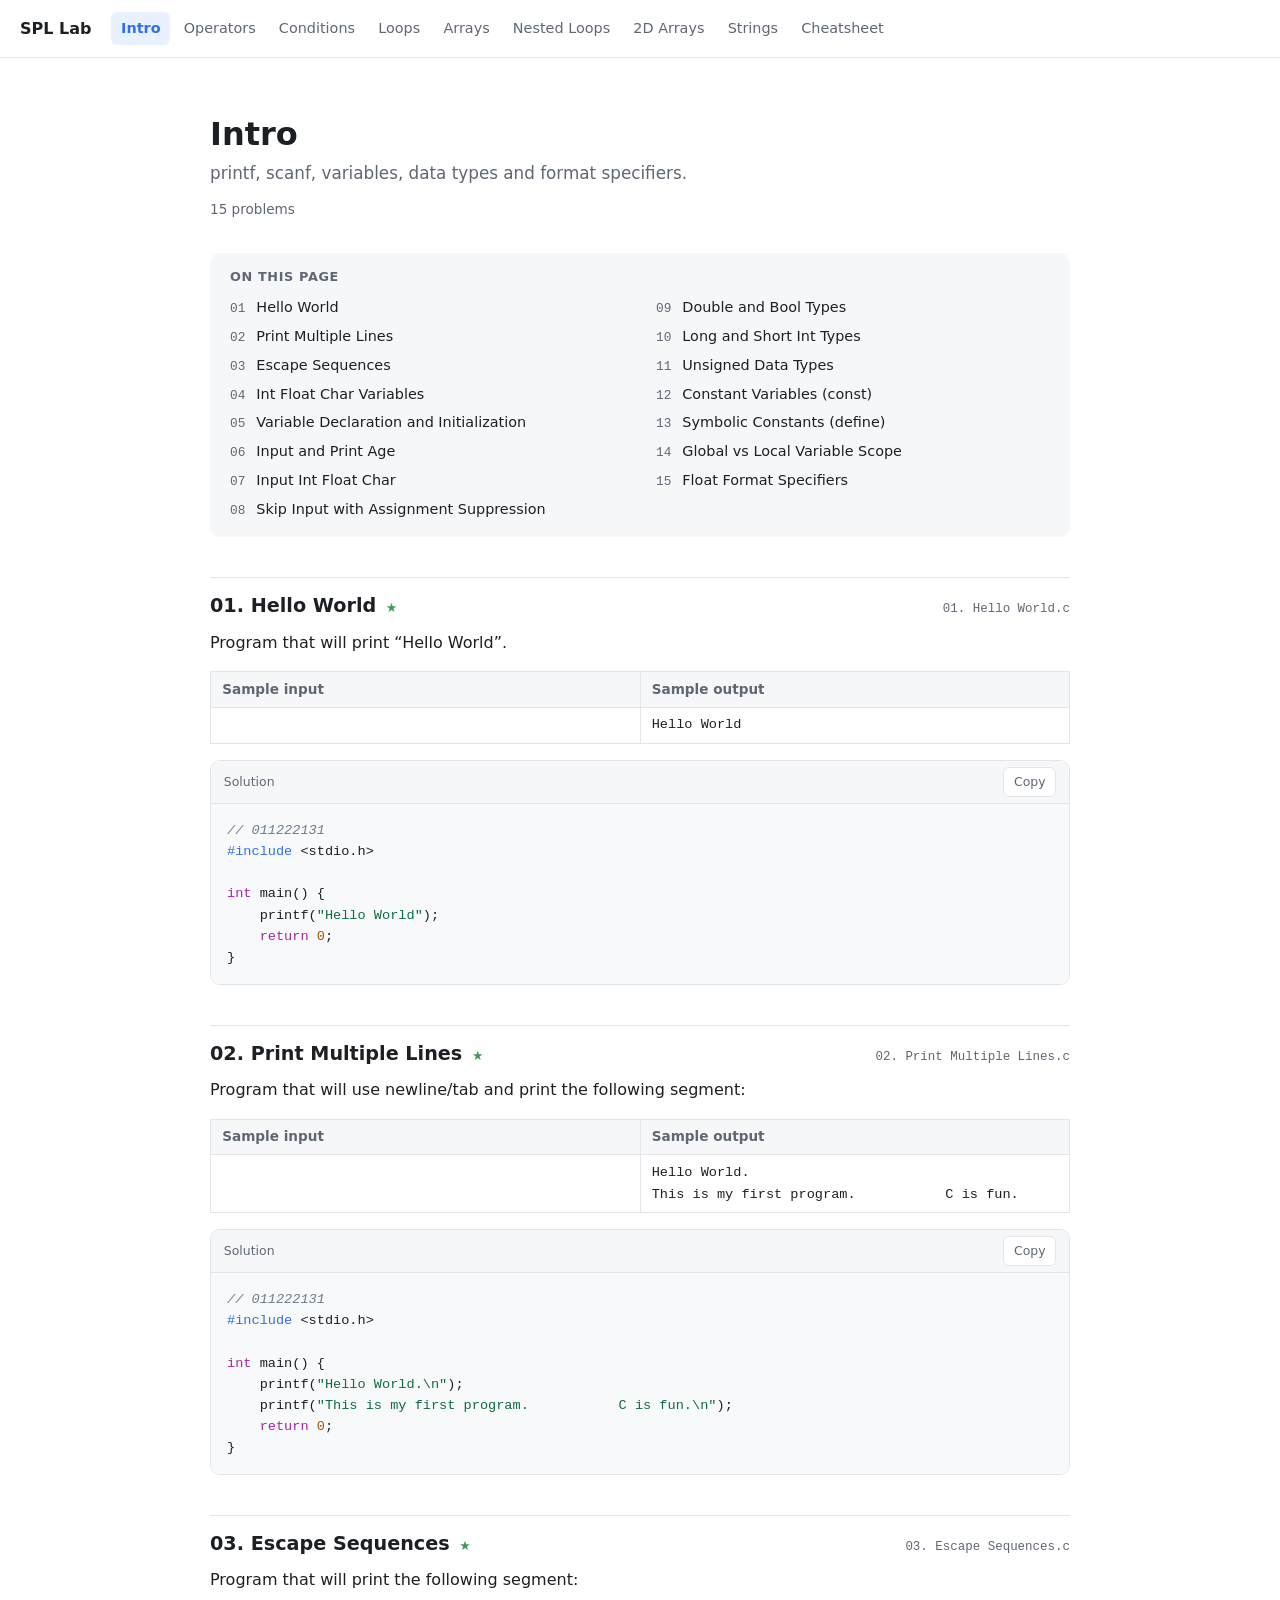
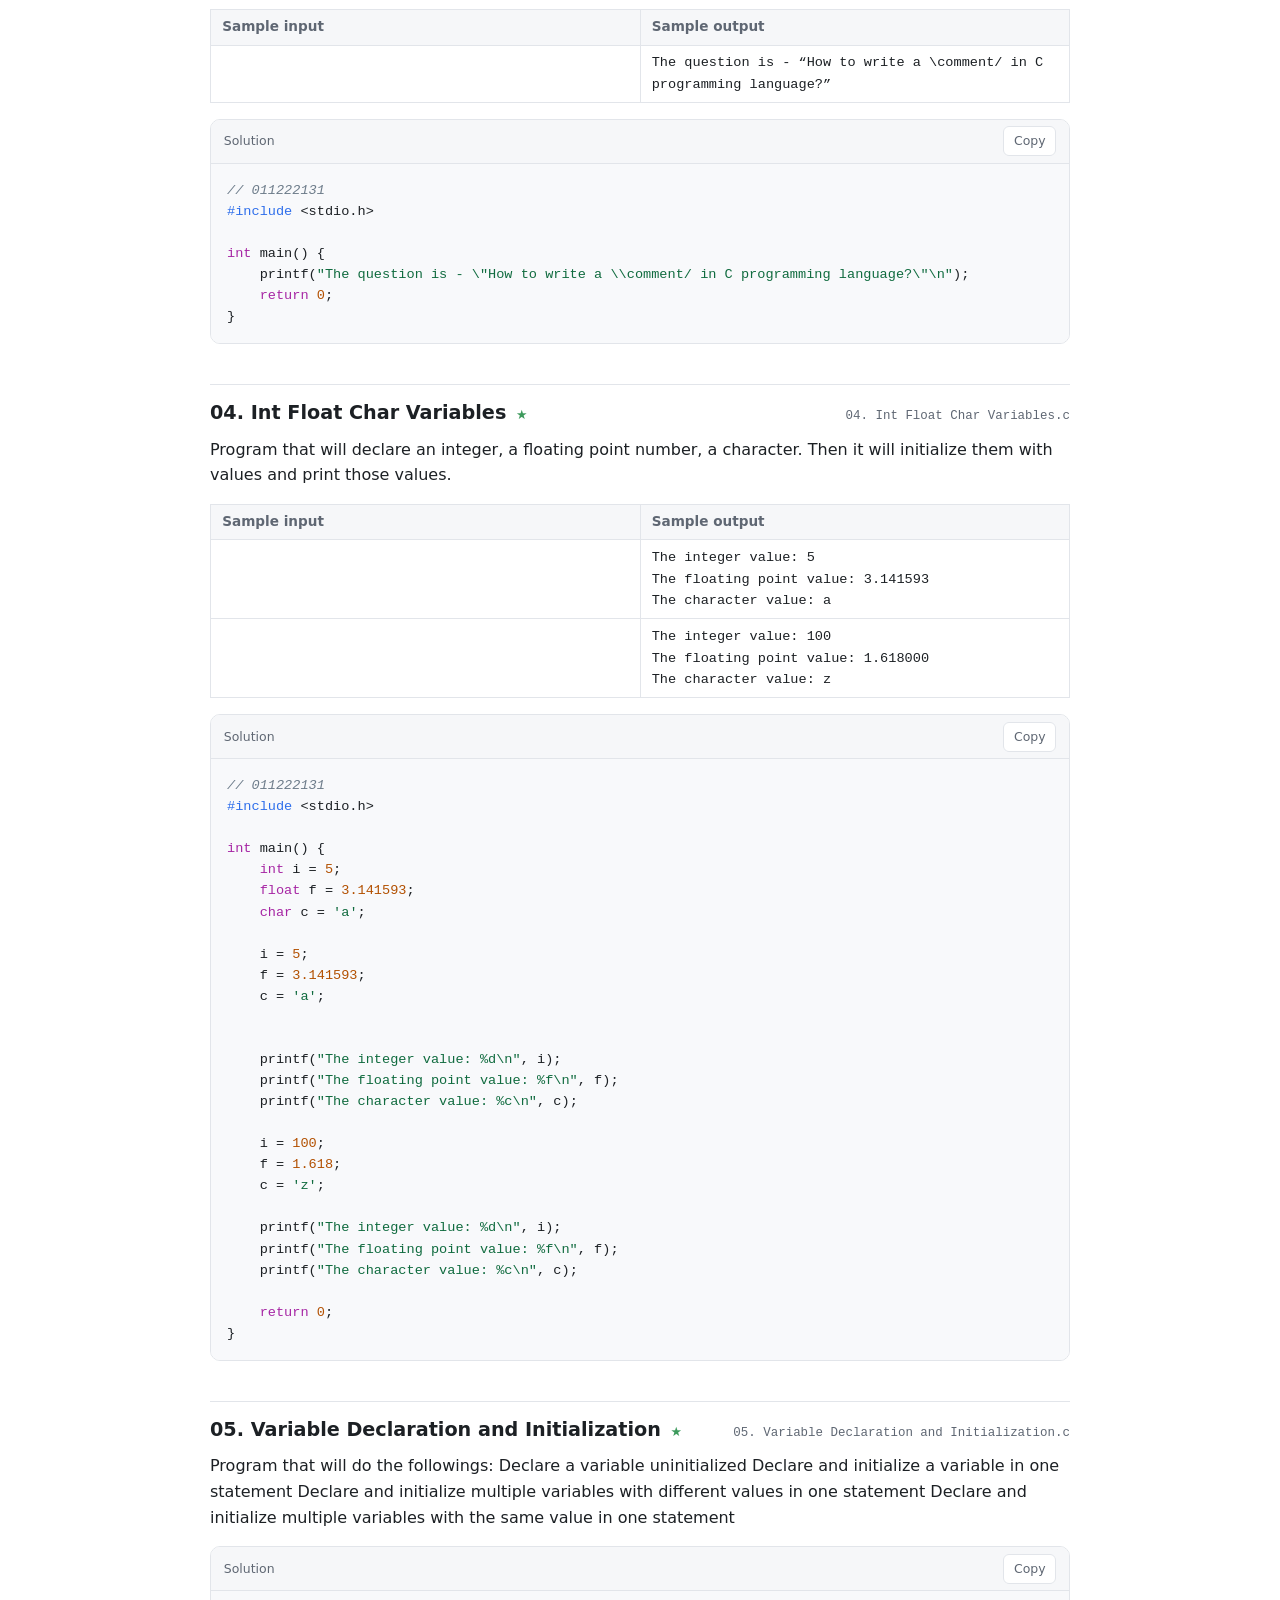
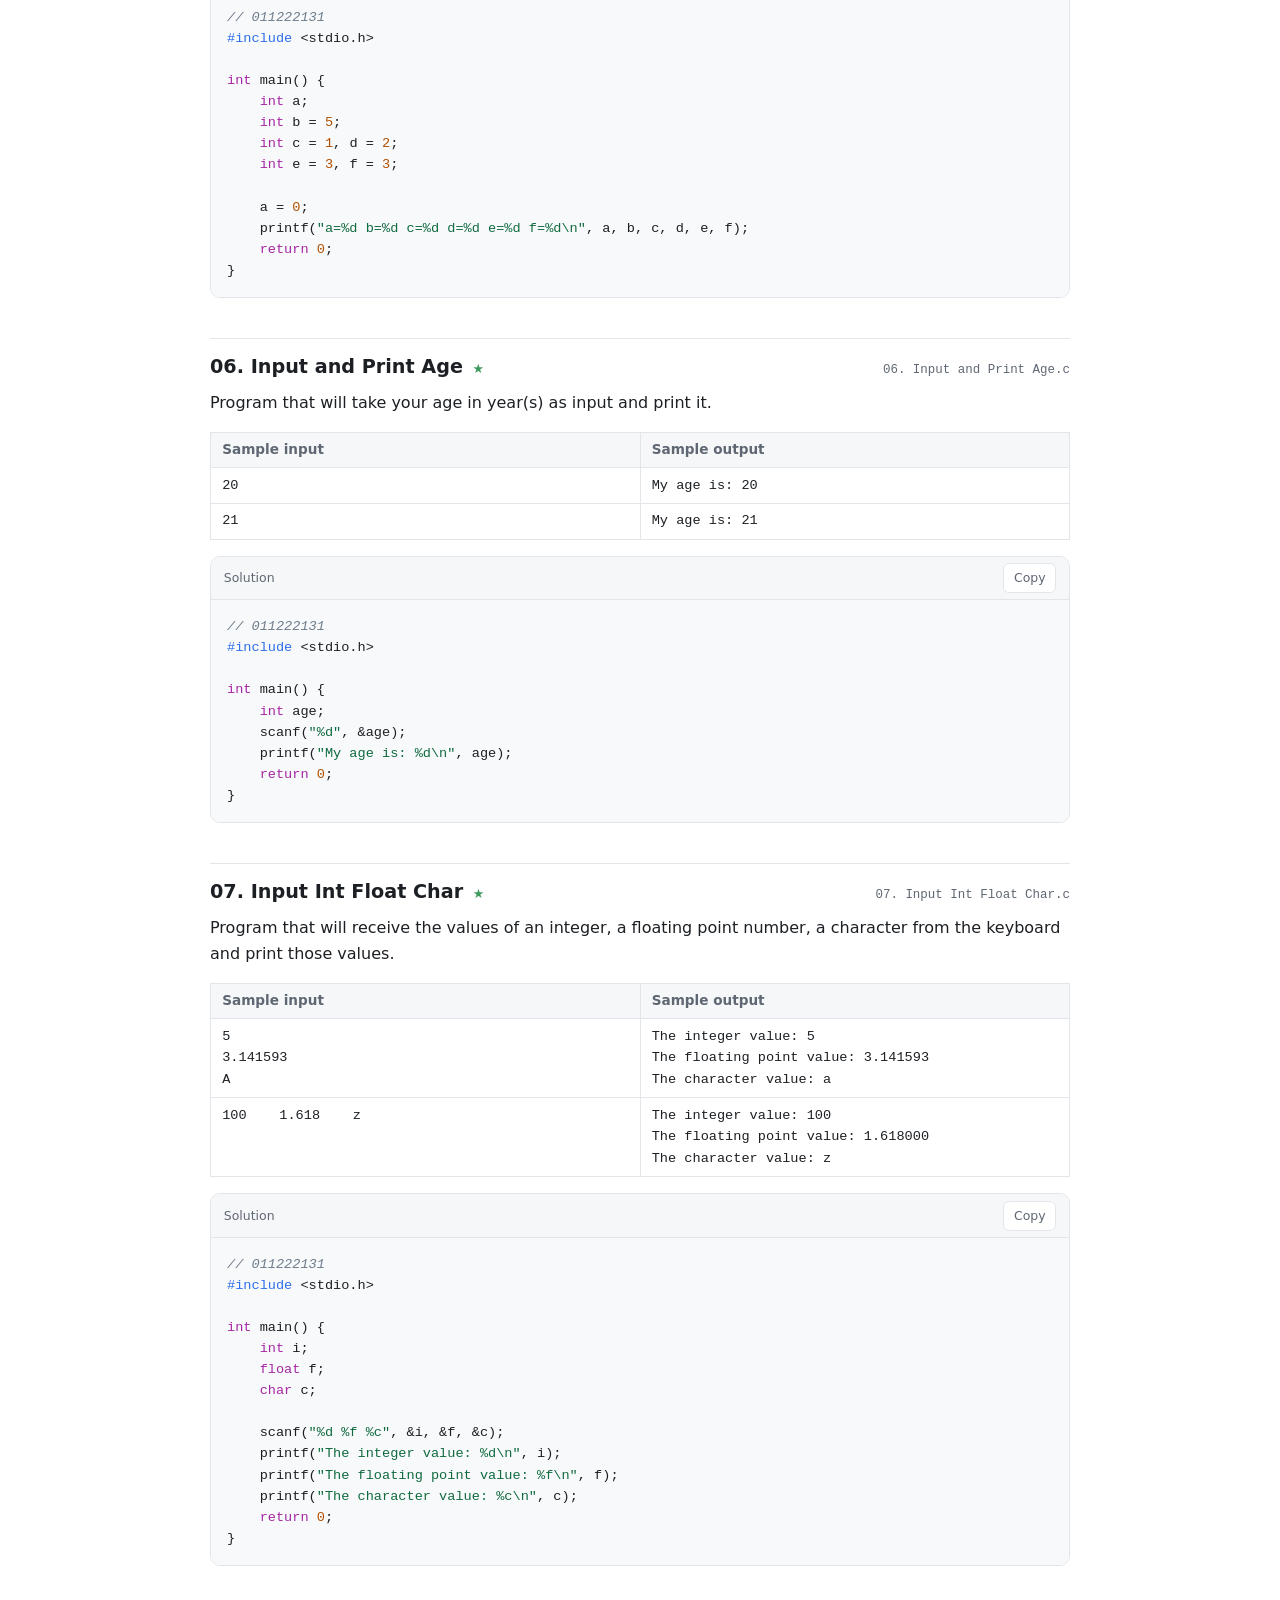
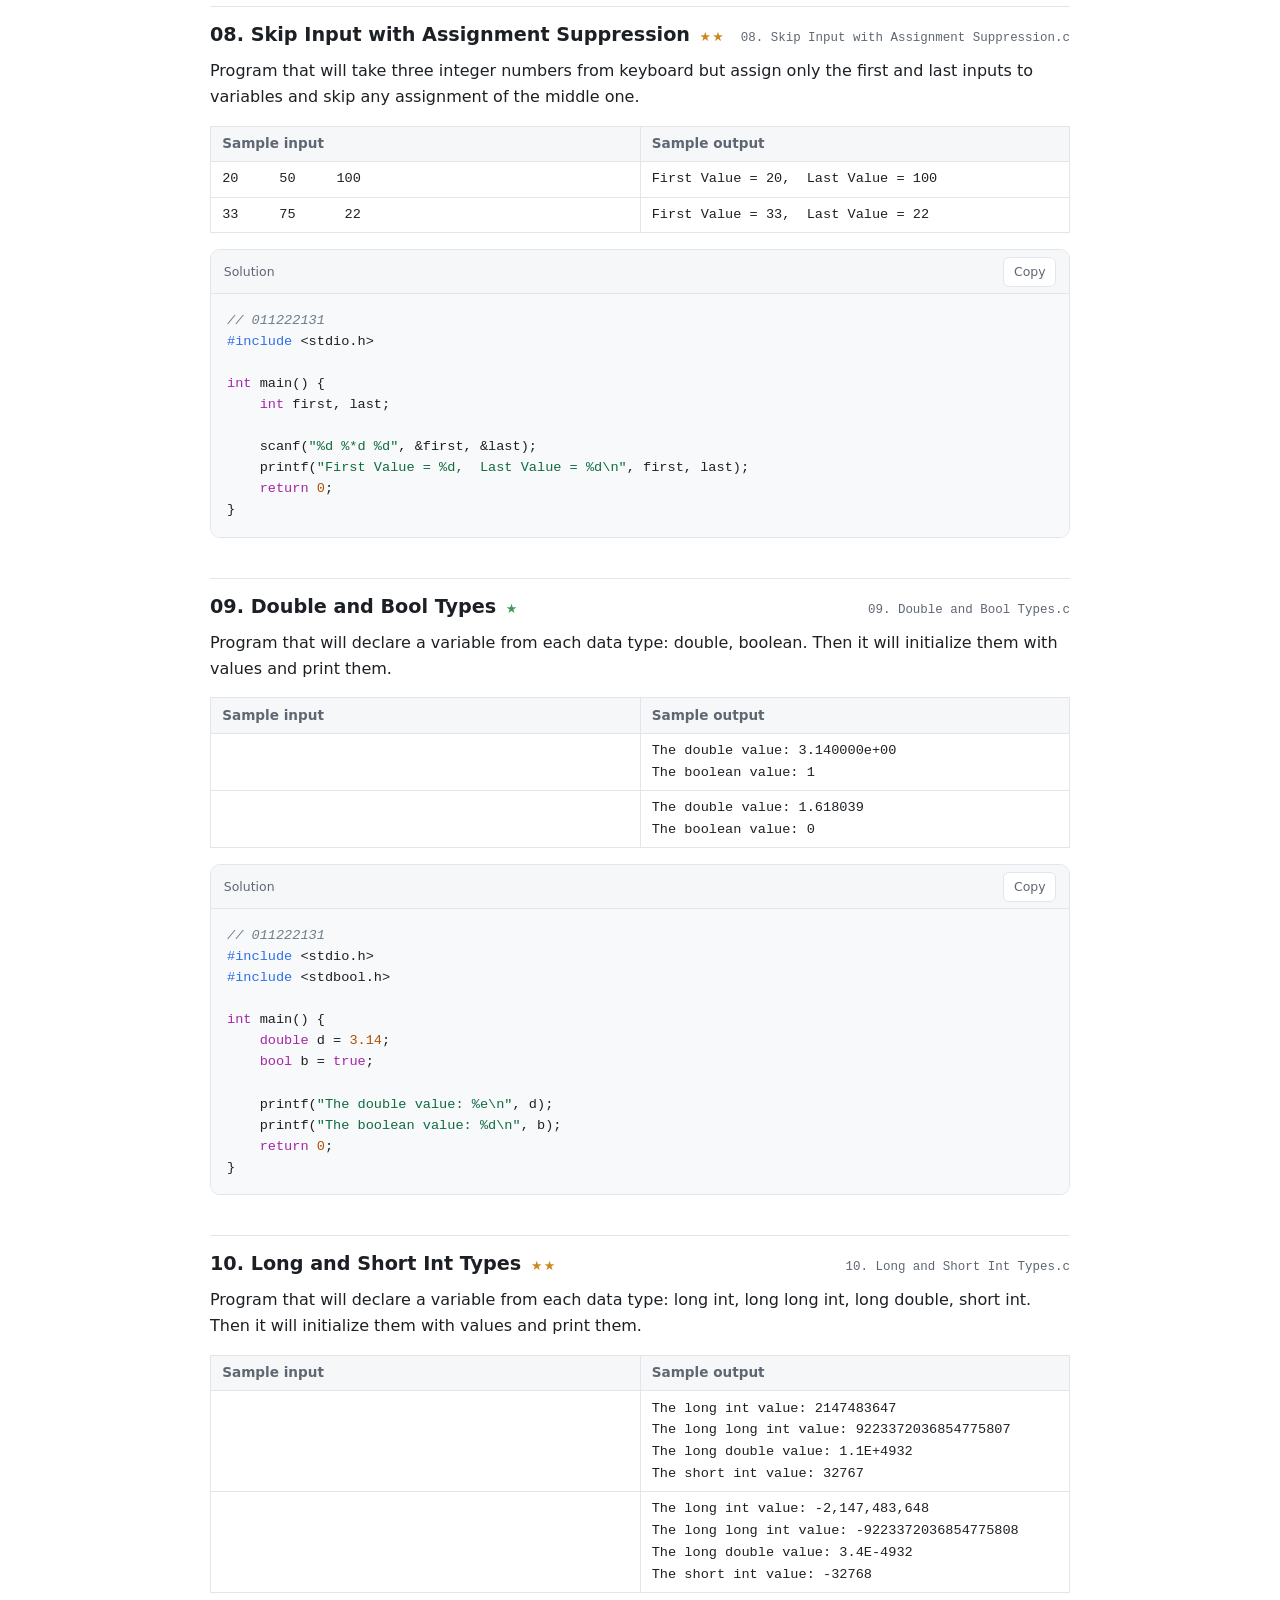
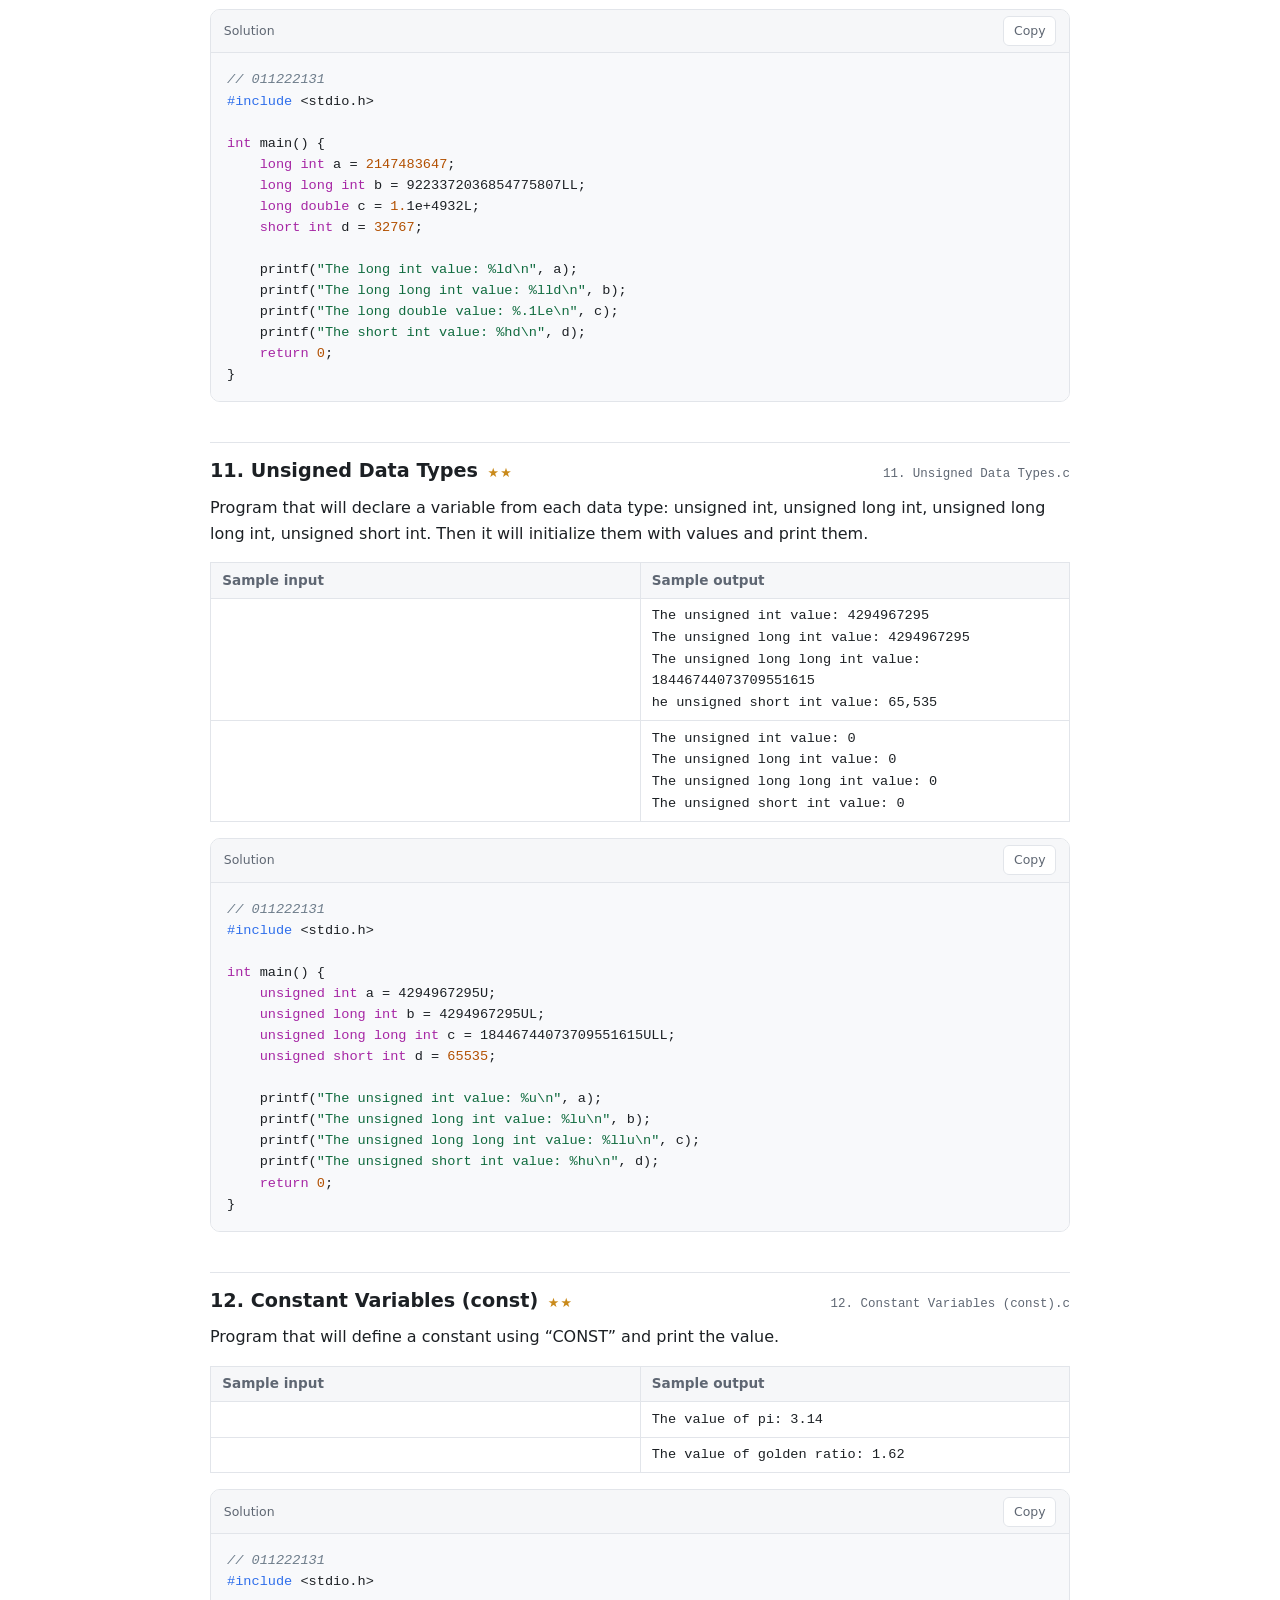
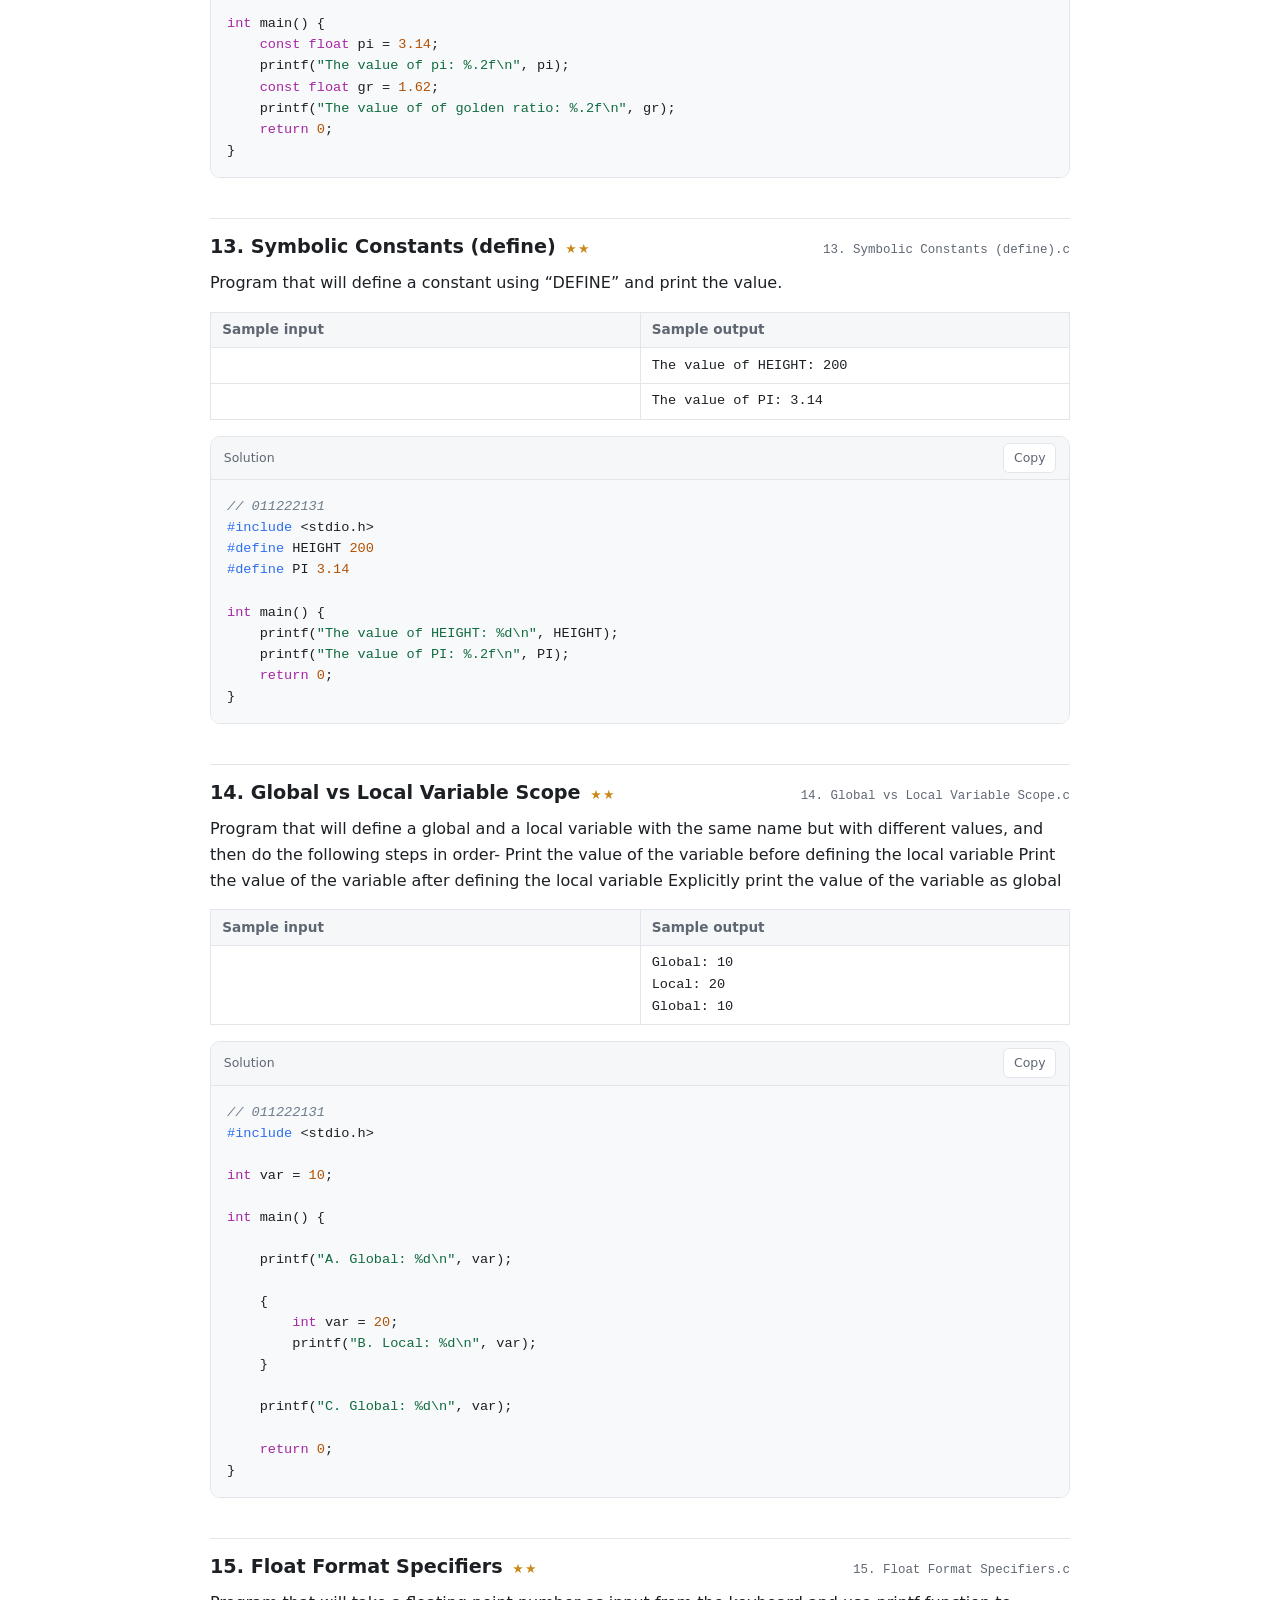
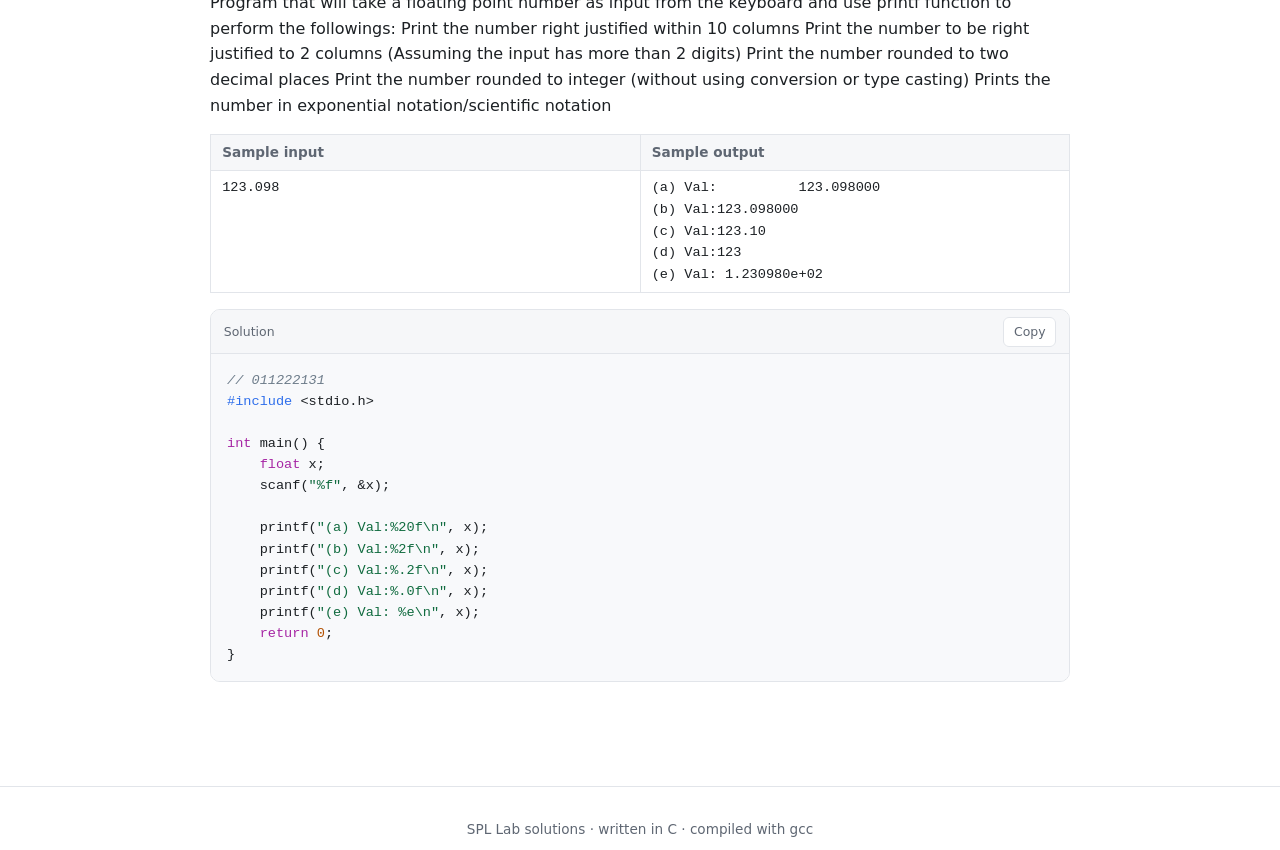
==== docs/01-intro.html @ ab67ef65 "SPL lab solutions, website and midterm cheatsheet C solutions to the Structured Programming Language" ====
<!DOCTYPE html>
<html lang="en">
<head>
  <meta charset="utf-8">
  <meta name="viewport" content="width=device-width, initial-scale=1">
  <title>Intro - SPL Lab Solutions</title>
  <meta name="description" content="printf, scanf, variables, data types and format specifiers.">
  <link rel="stylesheet" href="style.css">
</head>
<body>

  <header class="site-header">
    <a class="logo" href="index.html">SPL&nbsp;Lab</a>
    <nav class="site-nav">
      <a href="01-intro.html" aria-current="page">Intro</a>
      <a href="02-operators.html">Operators</a>
      <a href="03-conditions.html">Conditions</a>
      <a href="04-loop.html">Loops</a>
      <a href="05-array.html">Arrays</a>
      <a href="06-nested-loop.html">Nested Loops</a>
      <a href="07-2d-array.html">2D Arrays</a>
      <a href="08-strings.html">Strings</a>
      <a href="cheatsheet.html">Cheatsheet</a>
    </nav>
  </header>

  <main>
    <section class="category-intro">
      <h1>Intro</h1>
      <p class="lede">printf, scanf, variables, data types and format specifiers.</p>
      <p class="stats">15 problems</p>
    </section>

    <nav class="contents">
      <h2>On this page</h2>
      <ol>
        <li><a href="#p01"><span class="n">01</span> Hello World</a></li>
        <li><a href="#p02"><span class="n">02</span> Print Multiple Lines</a></li>
        <li><a href="#p03"><span class="n">03</span> Escape Sequences</a></li>
        <li><a href="#p04"><span class="n">04</span> Int Float Char Variables</a></li>
        <li><a href="#p05"><span class="n">05</span> Variable Declaration and Initialization</a></li>
        <li><a href="#p06"><span class="n">06</span> Input and Print Age</a></li>
        <li><a href="#p07"><span class="n">07</span> Input Int Float Char</a></li>
        <li><a href="#p08"><span class="n">08</span> Skip Input with Assignment Suppression</a></li>
        <li><a href="#p09"><span class="n">09</span> Double and Bool Types</a></li>
        <li><a href="#p10"><span class="n">10</span> Long and Short Int Types</a></li>
        <li><a href="#p11"><span class="n">11</span> Unsigned Data Types</a></li>
        <li><a href="#p12"><span class="n">12</span> Constant Variables (const)</a></li>
        <li><a href="#p13"><span class="n">13</span> Symbolic Constants (define)</a></li>
        <li><a href="#p14"><span class="n">14</span> Global vs Local Variable Scope</a></li>
        <li><a href="#p15"><span class="n">15</span> Float Format Specifiers</a></li>
      </ol>
    </nav>

    <section class="problem-list">
      <article class="problem" id="p01">
        <header class="problem-header">
          <h2>01. Hello World</h2>
          <span class="difficulty difficulty-1" title="easy">&#9733;</span>
          <code class="filename">01. Hello World.c</code>
        </header>
        <p class="statement">Program that will print “Hello World”.</p>
        <div class="samples">
          <table>
            <thead>
              <tr><th>Sample input</th><th>Sample output</th></tr>
            </thead>
            <tbody>
            <tr>
              <td><pre></pre></td>
              <td><pre>Hello World</pre></td>
            </tr>
            </tbody>
          </table>
        </div>
        <div class="solution">
          <div class="solution-bar">
            <span>Solution</span>
            <button class="copy-button" type="button">Copy</button>
          </div>
          <pre class="code"><code>// 011222131
#include &lt;stdio.h&gt;

int main() {
    printf("Hello World");
    return 0;
}</code></pre>
        </div>
      </article>

      <article class="problem" id="p02">
        <header class="problem-header">
          <h2>02. Print Multiple Lines</h2>
          <span class="difficulty difficulty-1" title="easy">&#9733;</span>
          <code class="filename">02. Print Multiple Lines.c</code>
        </header>
        <p class="statement">Program that will use newline/tab and print the following segment:</p>
        <div class="samples">
          <table>
            <thead>
              <tr><th>Sample input</th><th>Sample output</th></tr>
            </thead>
            <tbody>
            <tr>
              <td><pre></pre></td>
              <td><pre>Hello World.
This is my first program.           C is fun.</pre></td>
            </tr>
            </tbody>
          </table>
        </div>
        <div class="solution">
          <div class="solution-bar">
            <span>Solution</span>
            <button class="copy-button" type="button">Copy</button>
          </div>
          <pre class="code"><code>// 011222131
#include &lt;stdio.h&gt;

int main() {
    printf("Hello World.\n");
    printf("This is my first program.           C is fun.\n");
    return 0;
}</code></pre>
        </div>
      </article>

      <article class="problem" id="p03">
        <header class="problem-header">
          <h2>03. Escape Sequences</h2>
          <span class="difficulty difficulty-1" title="easy">&#9733;</span>
          <code class="filename">03. Escape Sequences.c</code>
        </header>
        <p class="statement">Program that will print the following segment:</p>
        <div class="samples">
          <table>
            <thead>
              <tr><th>Sample input</th><th>Sample output</th></tr>
            </thead>
            <tbody>
            <tr>
              <td><pre></pre></td>
              <td><pre>The question is - “How to write a \comment/ in C programming language?”</pre></td>
            </tr>
            </tbody>
          </table>
        </div>
        <div class="solution">
          <div class="solution-bar">
            <span>Solution</span>
            <button class="copy-button" type="button">Copy</button>
          </div>
          <pre class="code"><code>// 011222131
#include &lt;stdio.h&gt;

int main() {
    printf("The question is - \"How to write a \\comment/ in C programming language?\"\n");
    return 0;
}</code></pre>
        </div>
      </article>

      <article class="problem" id="p04">
        <header class="problem-header">
          <h2>04. Int Float Char Variables</h2>
          <span class="difficulty difficulty-1" title="easy">&#9733;</span>
          <code class="filename">04. Int Float Char Variables.c</code>
        </header>
        <p class="statement">Program that will declare an integer, a floating point number, a character. Then it will initialize them with values and print those values.</p>
        <div class="samples">
          <table>
            <thead>
              <tr><th>Sample input</th><th>Sample output</th></tr>
            </thead>
            <tbody>
            <tr>
              <td><pre></pre></td>
              <td><pre>The integer value: 5
The floating point value: 3.141593
The character value: a</pre></td>
            </tr>
            <tr>
              <td><pre></pre></td>
              <td><pre>The integer value: 100
The floating point value: 1.618000
The character value: z</pre></td>
            </tr>
            </tbody>
          </table>
        </div>
        <div class="solution">
          <div class="solution-bar">
            <span>Solution</span>
            <button class="copy-button" type="button">Copy</button>
          </div>
          <pre class="code"><code>// 011222131
#include &lt;stdio.h&gt;

int main() {
    int i = 5;
    float f = 3.141593;
    char c = 'a';

    i = 5;
    f = 3.141593;
    c = 'a';


    printf("The integer value: %d\n", i);
    printf("The floating point value: %f\n", f);
    printf("The character value: %c\n", c);

    i = 100;
    f = 1.618;
    c = 'z';

    printf("The integer value: %d\n", i);
    printf("The floating point value: %f\n", f);
    printf("The character value: %c\n", c);

    return 0;
}</code></pre>
        </div>
      </article>

      <article class="problem" id="p05">
        <header class="problem-header">
          <h2>05. Variable Declaration and Initialization</h2>
          <span class="difficulty difficulty-1" title="easy">&#9733;</span>
          <code class="filename">05. Variable Declaration and Initialization.c</code>
        </header>
        <p class="statement">Program that will do the followings: Declare a variable uninitialized Declare and initialize a variable in one statement Declare and initialize multiple variables with different values in one statement Declare and initialize multiple variables with the same value in one statement</p>
        <div class="solution">
          <div class="solution-bar">
            <span>Solution</span>
            <button class="copy-button" type="button">Copy</button>
          </div>
          <pre class="code"><code>// 011222131
#include &lt;stdio.h&gt;

int main() {
    int a;
    int b = 5;
    int c = 1, d = 2;
    int e = 3, f = 3;

    a = 0;
    printf("a=%d b=%d c=%d d=%d e=%d f=%d\n", a, b, c, d, e, f);
    return 0;
}</code></pre>
        </div>
      </article>

      <article class="problem" id="p06">
        <header class="problem-header">
          <h2>06. Input and Print Age</h2>
          <span class="difficulty difficulty-1" title="easy">&#9733;</span>
          <code class="filename">06. Input and Print Age.c</code>
        </header>
        <p class="statement">Program that will take your age in year(s) as input and print it.</p>
        <div class="samples">
          <table>
            <thead>
              <tr><th>Sample input</th><th>Sample output</th></tr>
            </thead>
            <tbody>
            <tr>
              <td><pre>20</pre></td>
              <td><pre>My age is: 20</pre></td>
            </tr>
            <tr>
              <td><pre>21</pre></td>
              <td><pre>My age is: 21</pre></td>
            </tr>
            </tbody>
          </table>
        </div>
        <div class="solution">
          <div class="solution-bar">
            <span>Solution</span>
            <button class="copy-button" type="button">Copy</button>
          </div>
          <pre class="code"><code>// 011222131
#include &lt;stdio.h&gt;

int main() {
    int age;
    scanf("%d", &amp;age);
    printf("My age is: %d\n", age);
    return 0;
}</code></pre>
        </div>
      </article>

      <article class="problem" id="p07">
        <header class="problem-header">
          <h2>07. Input Int Float Char</h2>
          <span class="difficulty difficulty-1" title="easy">&#9733;</span>
          <code class="filename">07. Input Int Float Char.c</code>
        </header>
        <p class="statement">Program that will receive the values of an integer, a floating point number, a character from the keyboard and print those values.</p>
        <div class="samples">
          <table>
            <thead>
              <tr><th>Sample input</th><th>Sample output</th></tr>
            </thead>
            <tbody>
            <tr>
              <td><pre>5
3.141593
A</pre></td>
              <td><pre>The integer value: 5
The floating point value: 3.141593
The character value: a</pre></td>
            </tr>
            <tr>
              <td><pre>100    1.618    z</pre></td>
              <td><pre>The integer value: 100
The floating point value: 1.618000
The character value: z</pre></td>
            </tr>
            </tbody>
          </table>
        </div>
        <div class="solution">
          <div class="solution-bar">
            <span>Solution</span>
            <button class="copy-button" type="button">Copy</button>
          </div>
          <pre class="code"><code>// 011222131
#include &lt;stdio.h&gt;

int main() {
    int i;
    float f;
    char c;

    scanf("%d %f %c", &amp;i, &amp;f, &amp;c);
    printf("The integer value: %d\n", i);
    printf("The floating point value: %f\n", f);
    printf("The character value: %c\n", c);
    return 0;
}</code></pre>
        </div>
      </article>

      <article class="problem" id="p08">
        <header class="problem-header">
          <h2>08. Skip Input with Assignment Suppression</h2>
          <span class="difficulty difficulty-2" title="medium">&#9733;&#9733;</span>
          <code class="filename">08. Skip Input with Assignment Suppression.c</code>
        </header>
        <p class="statement">Program that will take three integer numbers from keyboard but assign only the first and last inputs to variables and skip any assignment of the middle one.</p>
        <div class="samples">
          <table>
            <thead>
              <tr><th>Sample input</th><th>Sample output</th></tr>
            </thead>
            <tbody>
            <tr>
              <td><pre>20     50     100</pre></td>
              <td><pre>First Value = 20,  Last Value = 100</pre></td>
            </tr>
            <tr>
              <td><pre>33     75      22</pre></td>
              <td><pre>First Value = 33,  Last Value = 22</pre></td>
            </tr>
            </tbody>
          </table>
        </div>
        <div class="solution">
          <div class="solution-bar">
            <span>Solution</span>
            <button class="copy-button" type="button">Copy</button>
          </div>
          <pre class="code"><code>// 011222131
#include &lt;stdio.h&gt;

int main() {
    int first, last;

    scanf("%d %*d %d", &amp;first, &amp;last);
    printf("First Value = %d,  Last Value = %d\n", first, last);
    return 0;
}</code></pre>
        </div>
      </article>

      <article class="problem" id="p09">
        <header class="problem-header">
          <h2>09. Double and Bool Types</h2>
          <span class="difficulty difficulty-1" title="easy">&#9733;</span>
          <code class="filename">09. Double and Bool Types.c</code>
        </header>
        <p class="statement">Program that will declare a variable from each data type: double, boolean. Then it will initialize them with values and print them.</p>
        <div class="samples">
          <table>
            <thead>
              <tr><th>Sample input</th><th>Sample output</th></tr>
            </thead>
            <tbody>
            <tr>
              <td><pre></pre></td>
              <td><pre>The double value: 3.140000e+00
The boolean value: 1</pre></td>
            </tr>
            <tr>
              <td><pre></pre></td>
              <td><pre>The double value: 1.618039
The boolean value: 0</pre></td>
            </tr>
            </tbody>
          </table>
        </div>
        <div class="solution">
          <div class="solution-bar">
            <span>Solution</span>
            <button class="copy-button" type="button">Copy</button>
          </div>
          <pre class="code"><code>// 011222131
#include &lt;stdio.h&gt;
#include &lt;stdbool.h&gt;

int main() {
    double d = 3.14;
    bool b = true;

    printf("The double value: %e\n", d);
    printf("The boolean value: %d\n", b);
    return 0;
}</code></pre>
        </div>
      </article>

      <article class="problem" id="p10">
        <header class="problem-header">
          <h2>10. Long and Short Int Types</h2>
          <span class="difficulty difficulty-2" title="medium">&#9733;&#9733;</span>
          <code class="filename">10. Long and Short Int Types.c</code>
        </header>
        <p class="statement">Program that will declare a variable from each data type: long int, long long int, long double, short int. Then it will initialize them with values and print them.</p>
        <div class="samples">
          <table>
            <thead>
              <tr><th>Sample input</th><th>Sample output</th></tr>
            </thead>
            <tbody>
            <tr>
              <td><pre></pre></td>
              <td><pre>The long int value: 2147483647
The long long int value: 9223372036854775807
The long double value: 1.1E+4932
The short int value: 32767</pre></td>
            </tr>
            <tr>
              <td><pre></pre></td>
              <td><pre>The long int value: -2,147,483,648
The long long int value: -9223372036854775808
The long double value: 3.4E-4932
The short int value: -32768</pre></td>
            </tr>
            </tbody>
          </table>
        </div>
        <div class="solution">
          <div class="solution-bar">
            <span>Solution</span>
            <button class="copy-button" type="button">Copy</button>
          </div>
          <pre class="code"><code>// 011222131
#include &lt;stdio.h&gt;

int main() {
    long int a = 2147483647;
    long long int b = 9223372036854775807LL;
    long double c = 1.1e+4932L;
    short int d = 32767;

    printf("The long int value: %ld\n", a);
    printf("The long long int value: %lld\n", b);
    printf("The long double value: %.1Le\n", c);
    printf("The short int value: %hd\n", d);
    return 0;
}</code></pre>
        </div>
      </article>

      <article class="problem" id="p11">
        <header class="problem-header">
          <h2>11. Unsigned Data Types</h2>
          <span class="difficulty difficulty-2" title="medium">&#9733;&#9733;</span>
          <code class="filename">11. Unsigned Data Types.c</code>
        </header>
        <p class="statement">Program that will declare a variable from each data type: unsigned int, unsigned long int, unsigned long long int, unsigned short int. Then it will initialize them with values and print them.</p>
        <div class="samples">
          <table>
            <thead>
              <tr><th>Sample input</th><th>Sample output</th></tr>
            </thead>
            <tbody>
            <tr>
              <td><pre></pre></td>
              <td><pre>The unsigned int value: 4294967295
The unsigned long int value: 4294967295
The unsigned long long int value: 18446744073709551615
he unsigned short int value: 65,535</pre></td>
            </tr>
            <tr>
              <td><pre></pre></td>
              <td><pre>The unsigned int value: 0
The unsigned long int value: 0
The unsigned long long int value: 0
The unsigned short int value: 0</pre></td>
            </tr>
            </tbody>
          </table>
        </div>
        <div class="solution">
          <div class="solution-bar">
            <span>Solution</span>
            <button class="copy-button" type="button">Copy</button>
          </div>
          <pre class="code"><code>// 011222131
#include &lt;stdio.h&gt;

int main() {
    unsigned int a = 4294967295U;
    unsigned long int b = 4294967295UL;
    unsigned long long int c = 18446744073709551615ULL;
    unsigned short int d = 65535;

    printf("The unsigned int value: %u\n", a);
    printf("The unsigned long int value: %lu\n", b);
    printf("The unsigned long long int value: %llu\n", c);
    printf("The unsigned short int value: %hu\n", d);
    return 0;
}</code></pre>
        </div>
      </article>

      <article class="problem" id="p12">
        <header class="problem-header">
          <h2>12. Constant Variables (const)</h2>
          <span class="difficulty difficulty-2" title="medium">&#9733;&#9733;</span>
          <code class="filename">12. Constant Variables (const).c</code>
        </header>
        <p class="statement">Program that will define a constant using “CONST” and print the value.</p>
        <div class="samples">
          <table>
            <thead>
              <tr><th>Sample input</th><th>Sample output</th></tr>
            </thead>
            <tbody>
            <tr>
              <td><pre></pre></td>
              <td><pre>The value of pi: 3.14</pre></td>
            </tr>
            <tr>
              <td><pre></pre></td>
              <td><pre>The value of golden ratio: 1.62</pre></td>
            </tr>
            </tbody>
          </table>
        </div>
        <div class="solution">
          <div class="solution-bar">
            <span>Solution</span>
            <button class="copy-button" type="button">Copy</button>
          </div>
          <pre class="code"><code>// 011222131
#include &lt;stdio.h&gt;

int main() {
    const float pi = 3.14;
    printf("The value of pi: %.2f\n", pi);
    const float gr = 1.62;
    printf("The value of of golden ratio: %.2f\n", gr);
    return 0;
}</code></pre>
        </div>
      </article>

      <article class="problem" id="p13">
        <header class="problem-header">
          <h2>13. Symbolic Constants (define)</h2>
          <span class="difficulty difficulty-2" title="medium">&#9733;&#9733;</span>
          <code class="filename">13. Symbolic Constants (define).c</code>
        </header>
        <p class="statement">Program that will define a constant using “DEFINE” and print the value.</p>
        <div class="samples">
          <table>
            <thead>
              <tr><th>Sample input</th><th>Sample output</th></tr>
            </thead>
            <tbody>
            <tr>
              <td><pre></pre></td>
              <td><pre>The value of HEIGHT: 200</pre></td>
            </tr>
            <tr>
              <td><pre></pre></td>
              <td><pre>The value of PI: 3.14</pre></td>
            </tr>
            </tbody>
          </table>
        </div>
        <div class="solution">
          <div class="solution-bar">
            <span>Solution</span>
            <button class="copy-button" type="button">Copy</button>
          </div>
          <pre class="code"><code>// 011222131
#include &lt;stdio.h&gt;
#define HEIGHT 200
#define PI 3.14

int main() {
    printf("The value of HEIGHT: %d\n", HEIGHT);
    printf("The value of PI: %.2f\n", PI);
    return 0;
}</code></pre>
        </div>
      </article>

      <article class="problem" id="p14">
        <header class="problem-header">
          <h2>14. Global vs Local Variable Scope</h2>
          <span class="difficulty difficulty-2" title="medium">&#9733;&#9733;</span>
          <code class="filename">14. Global vs Local Variable Scope.c</code>
        </header>
        <p class="statement">Program that will define a global and a local variable with the same name but with different values, and then do the following steps in order- Print the value of the variable before defining the local variable Print the value of the variable after defining the local variable Explicitly print the value of the variable as global</p>
        <div class="samples">
          <table>
            <thead>
              <tr><th>Sample input</th><th>Sample output</th></tr>
            </thead>
            <tbody>
            <tr>
              <td><pre></pre></td>
              <td><pre>Global: 10
Local: 20
Global: 10</pre></td>
            </tr>
            </tbody>
          </table>
        </div>
        <div class="solution">
          <div class="solution-bar">
            <span>Solution</span>
            <button class="copy-button" type="button">Copy</button>
          </div>
          <pre class="code"><code>// 011222131
#include &lt;stdio.h&gt;

int var = 10;

int main() {

    printf("A. Global: %d\n", var);

    {
        int var = 20;
        printf("B. Local: %d\n", var);
    }

    printf("C. Global: %d\n", var);

    return 0;
}</code></pre>
        </div>
      </article>

      <article class="problem" id="p15">
        <header class="problem-header">
          <h2>15. Float Format Specifiers</h2>
          <span class="difficulty difficulty-2" title="medium">&#9733;&#9733;</span>
          <code class="filename">15. Float Format Specifiers.c</code>
        </header>
        <p class="statement">Program that will take a floating point number as input from the keyboard and use printf function to perform the followings: Print the number right justified within 10 columns Print the number to be right justified to 2 columns (Assuming the input has more than 2 digits) Print the number rounded to two decimal places Print the number rounded to integer (without using conversion or type casting) Prints the number in exponential notation/scientific notation</p>
        <div class="samples">
          <table>
            <thead>
              <tr><th>Sample input</th><th>Sample output</th></tr>
            </thead>
            <tbody>
            <tr>
              <td><pre>123.098</pre></td>
              <td><pre>(a) Val:          123.098000
(b) Val:123.098000
(c) Val:123.10
(d) Val:123
(e) Val: 1.230980e+02</pre></td>
            </tr>
            </tbody>
          </table>
        </div>
        <div class="solution">
          <div class="solution-bar">
            <span>Solution</span>
            <button class="copy-button" type="button">Copy</button>
          </div>
          <pre class="code"><code>// 011222131
#include &lt;stdio.h&gt;

int main() {
    float x;
    scanf("%f", &amp;x);

    printf("(a) Val:%20f\n", x);
    printf("(b) Val:%2f\n", x);
    printf("(c) Val:%.2f\n", x);
    printf("(d) Val:%.0f\n", x);
    printf("(e) Val: %e\n", x);
    return 0;
}</code></pre>
        </div>
      </article>
    </section>

  </main>

  <footer class="site-footer">
    <p>SPL Lab solutions &middot; written in C &middot; compiled with gcc</p>
  </footer>

  <script src="app.js"></script>
</body>
</html>
---- docs/style.css ----
/* ==========================================================================
   SPL Lab Solutions - stylesheet

   Contents:
     1. Colours and basic setup
     2. Header and navigation
     3. Homepage
     4. Category pages
     5. Problem cards
     6. Code blocks and syntax colours
     7. Footer
     8. Small screens
   ========================================================================== */


/* 1. Colours and basic setup
   -------------------------------------------------------------------------- */

:root {
  --bg:          #ffffff;
  --bg-soft:     #f6f7f9;
  --bg-code:     #f8f9fb;
  --text:        #1c2024;
  --text-muted:  #5f6773;
  --border:      #e2e5ea;
  --accent:      #2f6feb;
  --accent-soft: #eaf1fe;

  /* syntax colours */
  --c-comment:  #6d7c8a;
  --c-string:   #106b3f;
  --c-keyword:  #a626a4;
  --c-number:   #b25000;
  --c-preproc:  #2f6feb;

  --radius: 10px;
  --font-sans: system-ui, -apple-system, "Segoe UI", Roboto, sans-serif;
  --font-mono: "SF Mono", "JetBrains Mono", Menlo, Consolas, monospace;
}

/* The same page in dark mode, following the reader's system setting. */
@media (prefers-color-scheme: dark) {
  :root {
    --bg:          #14171a;
    --bg-soft:     #1b1f23;
    --bg-code:     #1a1e22;
    --text:        #e6e9ed;
    --text-muted:  #9aa4b0;
    --border:      #2b3239;
    --accent:      #6aa2ff;
    --accent-soft: #1e2a3d;

    --c-comment:  #7d8b99;
    --c-string:   #7ec699;
    --c-keyword:  #d88ad8;
    --c-number:   #f0a26a;
    --c-preproc:  #6aa2ff;
  }
}

* { box-sizing: border-box; }

body {
  margin: 0;
  background: var(--bg);
  color: var(--text);
  font-family: var(--font-sans);
  font-size: 16px;
  line-height: 1.6;
  -webkit-text-size-adjust: 100%;
}

main {
  max-width: 900px;
  margin: 0 auto;
  padding: 2rem 1.25rem 4rem;
}

a { color: var(--accent); }

h1, h2, h3 { line-height: 1.25; }


/* 2. Header and navigation
   -------------------------------------------------------------------------- */

.site-header {
  position: sticky;
  top: 0;
  z-index: 10;
  display: flex;
  align-items: center;
  gap: 1.25rem;
  padding: 0.75rem 1.25rem;
  background: var(--bg);
  border-bottom: 1px solid var(--border);
}

.logo {
  font-weight: 700;
  text-decoration: none;
  color: var(--text);
  white-space: nowrap;
}

.site-nav {
  display: flex;
  gap: 0.25rem;
  overflow-x: auto;          /* the 8 links scroll sideways on a phone */
  scrollbar-width: none;
}
.site-nav::-webkit-scrollbar { display: none; }

.site-nav a {
  padding: 0.3rem 0.6rem;
  border-radius: 6px;
  font-size: 0.9rem;
  text-decoration: none;
  color: var(--text-muted);
  white-space: nowrap;
}

.site-nav a:hover { background: var(--bg-soft); color: var(--text); }

/* The page you are currently on. */
.site-nav a[aria-current="page"] {
  background: var(--accent-soft);
  color: var(--accent);
  font-weight: 600;
}


/* 3. Homepage
   -------------------------------------------------------------------------- */

.hero { padding: 2rem 0 1rem; }
.hero h1 { font-size: 2.25rem; margin: 0 0 0.5rem; }

.lede {
  font-size: 1.05rem;
  color: var(--text-muted);
  margin: 0 0 0.75rem;
  max-width: 60ch;
}

.stats {
  margin: 0;
  font-size: 0.85rem;
  color: var(--text-muted);
}

.category-grid {
  display: grid;
  grid-template-columns: repeat(auto-fill, minmax(240px, 1fr));
  gap: 1rem;
  margin-top: 2rem;
}

.category-card {
  display: block;
  position: relative;
  padding: 1.25rem;
  border: 1px solid var(--border);
  border-radius: var(--radius);
  background: var(--bg);
  text-decoration: none;
  color: inherit;
  transition: border-color 0.15s, transform 0.15s;
}

.category-card:hover {
  border-color: var(--accent);
  transform: translateY(-2px);
}

.category-number {
  font-family: var(--font-mono);
  font-size: 0.8rem;
  color: var(--accent);
}

.category-card h2 { margin: 0.2rem 0 0.4rem; font-size: 1.15rem; }

.category-card p {
  margin: 0 0 0.75rem;
  font-size: 0.9rem;
  color: var(--text-muted);
}

.category-card .count {
  font-size: 0.8rem;
  color: var(--text-muted);
}

/* The cheatsheet sits below the topic grid, full width. */
.cheatsheet-card {
  margin-top: 1rem;
  border-color: var(--accent);
  background: var(--accent-soft);
}

.cheatsheet-card p { max-width: 62ch; }


/* 4. Category pages
   -------------------------------------------------------------------------- */

.category-intro { padding: 1.5rem 0 0.5rem; }
.category-intro h1 { font-size: 2rem; margin: 0 0 0.4rem; }

.contents {
  margin: 1.5rem 0 2.5rem;
  padding: 1rem 1.25rem;
  background: var(--bg-soft);
  border-radius: var(--radius);
}

.contents h2 {
  margin: 0 0 0.6rem;
  font-size: 0.8rem;
  text-transform: uppercase;
  letter-spacing: 0.05em;
  color: var(--text-muted);
}

.contents ol {
  margin: 0;
  padding: 0;
  list-style: none;
  columns: 2;
  column-gap: 2rem;
}

.contents li { break-inside: avoid; margin-bottom: 0.2rem; }

.contents a {
  text-decoration: none;
  font-size: 0.9rem;
  color: var(--text);
}
.contents a:hover { color: var(--accent); text-decoration: underline; }

.contents .n {
  display: inline-block;
  min-width: 1.7em;
  font-family: var(--font-mono);
  font-size: 0.8rem;
  color: var(--text-muted);
}


/* 5. Problem cards
   -------------------------------------------------------------------------- */

.problem {
  margin: 0 0 2.5rem;
  padding-top: 1rem;
  border-top: 1px solid var(--border);
  scroll-margin-top: 4rem;   /* clears the sticky header when jumping to #p04 */
}

.problem-header {
  display: flex;
  align-items: baseline;
  flex-wrap: wrap;
  gap: 0.6rem;
}

.problem-header h2 { margin: 0; font-size: 1.2rem; }

.filename {
  margin-left: auto;
  font-family: var(--font-mono);
  font-size: 0.78rem;
  color: var(--text-muted);
}

.difficulty { font-size: 0.8rem; letter-spacing: 0.1em; }
.difficulty-1 { color: #3d9a5c; }
.difficulty-2 { color: #c98a1b; }
.difficulty-3 { color: #cc4b3c; }

.statement { margin: 0.6rem 0 1rem; }
.statement.missing { color: var(--text-muted); font-style: italic; }

/* Sample input / output table */
.samples { overflow-x: auto; margin-bottom: 1rem; }

.samples table {
  width: 100%;
  border-collapse: collapse;
  font-size: 0.85rem;
}

.samples th {
  text-align: left;
  padding: 0.4rem 0.7rem;
  background: var(--bg-soft);
  border: 1px solid var(--border);
  font-weight: 600;
  color: var(--text-muted);
  width: 50%;
}

.samples td {
  padding: 0.4rem 0.7rem;
  border: 1px solid var(--border);
  vertical-align: top;
}

.samples pre {
  margin: 0;
  font-family: var(--font-mono);
  white-space: pre-wrap;     /* long sample lines wrap instead of overflowing */
  word-break: break-word;
}


/* 6. Code blocks and syntax colours
   -------------------------------------------------------------------------- */

.solution {
  border: 1px solid var(--border);
  border-radius: var(--radius);
  overflow: hidden;
}

.solution-bar {
  display: flex;
  align-items: center;
  justify-content: space-between;
  padding: 0.4rem 0.8rem;
  background: var(--bg-soft);
  border-bottom: 1px solid var(--border);
  font-size: 0.78rem;
  color: var(--text-muted);
}

.copy-button {
  padding: 0.25rem 0.6rem;
  border: 1px solid var(--border);
  border-radius: 6px;
  background: var(--bg);
  color: var(--text-muted);
  font: inherit;
  font-size: 0.78rem;
  cursor: pointer;
}

.copy-button:hover { border-color: var(--accent); color: var(--accent); }
.copy-button.copied { color: #3d9a5c; border-color: #3d9a5c; }

pre.code {
  margin: 0;
  padding: 1rem;
  overflow-x: auto;          /* long lines scroll inside the block */
  background: var(--bg-code);
  font-family: var(--font-mono);
  font-size: 0.85rem;
  line-height: 1.55;
  tab-size: 4;
}

/* Colours added by app.js */
.tok-comment { color: var(--c-comment); font-style: italic; }
.tok-string  { color: var(--c-string); }
.tok-keyword { color: var(--c-keyword); }
.tok-number  { color: var(--c-number); }
.tok-preproc { color: var(--c-preproc); }


/* 7. Footer
   -------------------------------------------------------------------------- */

.site-footer {
  padding: 2rem 1.25rem;
  border-top: 1px solid var(--border);
  text-align: center;
  font-size: 0.85rem;
  color: var(--text-muted);
}

.site-footer p { margin: 0; }


/* 8. Small screens
   -------------------------------------------------------------------------- */

@media (max-width: 640px) {
  .site-header { flex-direction: column; align-items: flex-start; gap: 0.5rem; }
  .site-nav { width: 100%; }
  .hero h1 { font-size: 1.75rem; }
  .contents ol { columns: 1; }
  .filename { margin-left: 0; width: 100%; }
  pre.code { font-size: 0.8rem; }
}
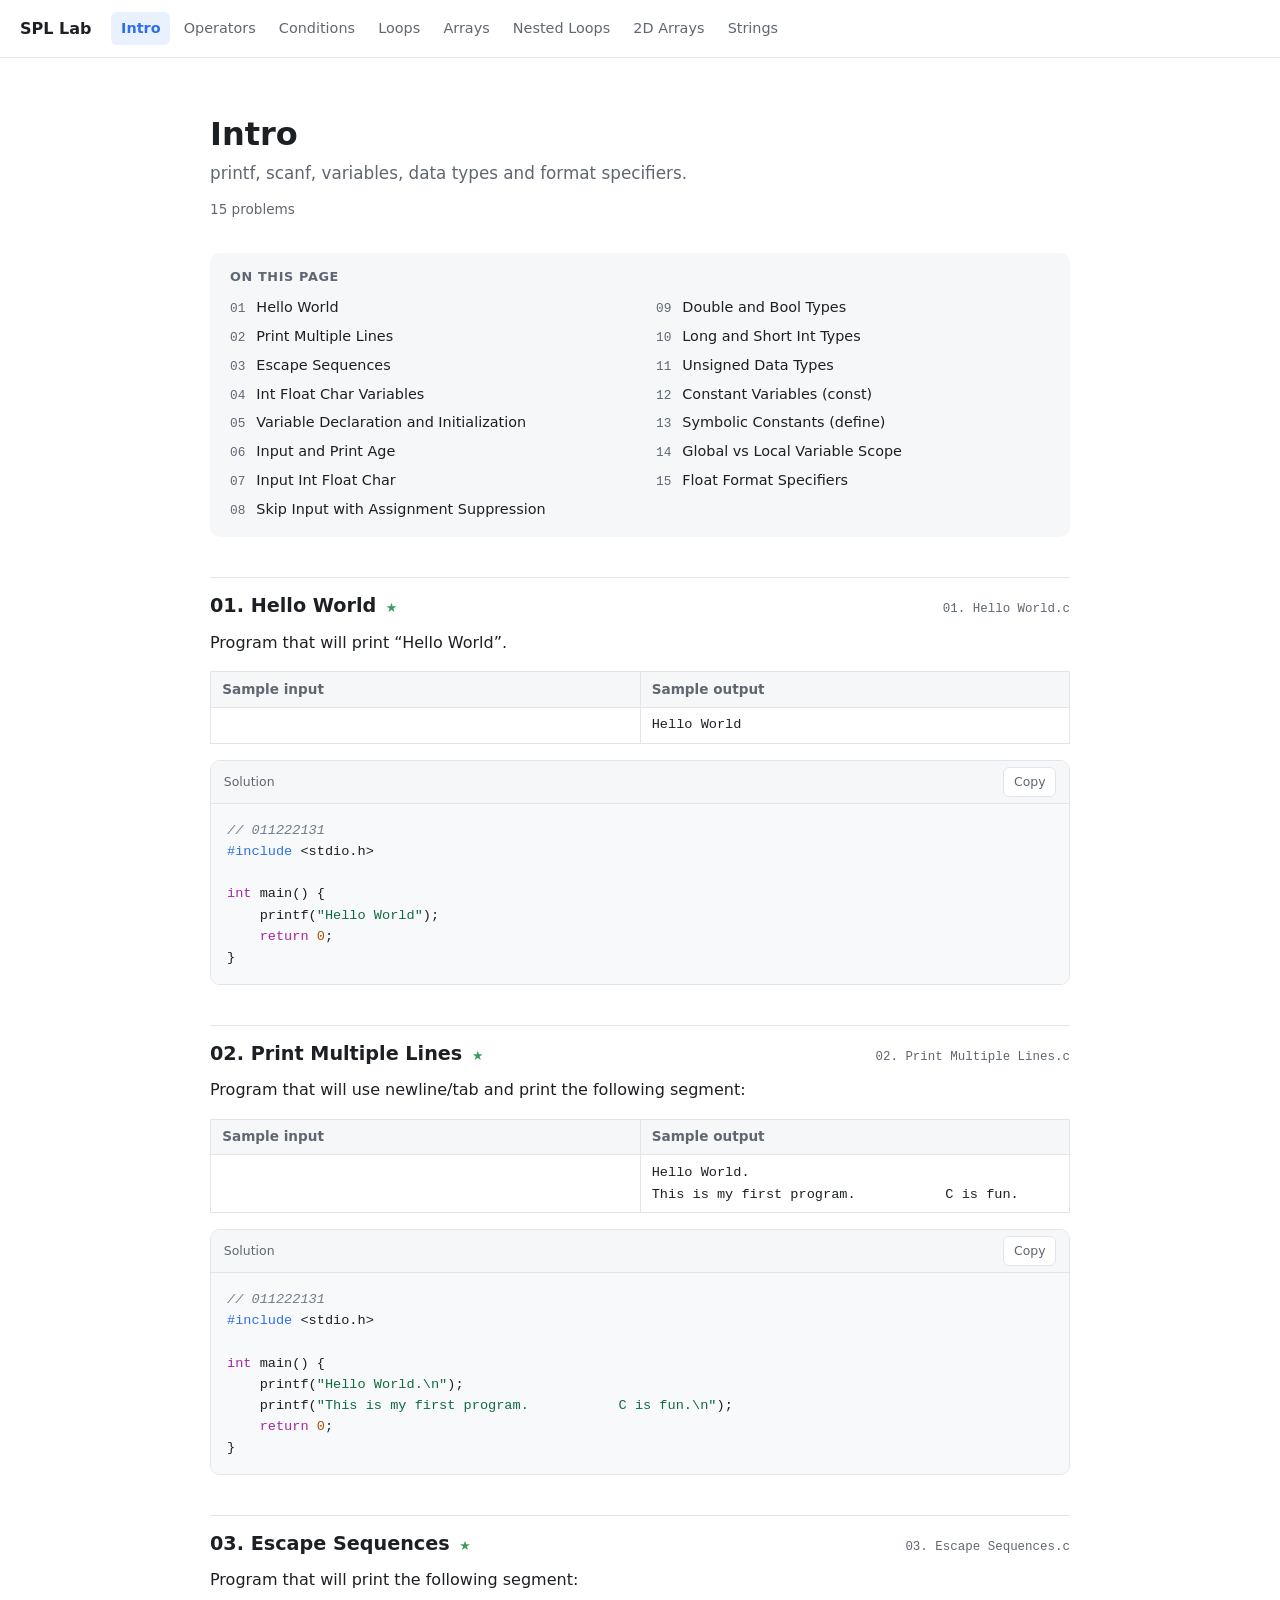
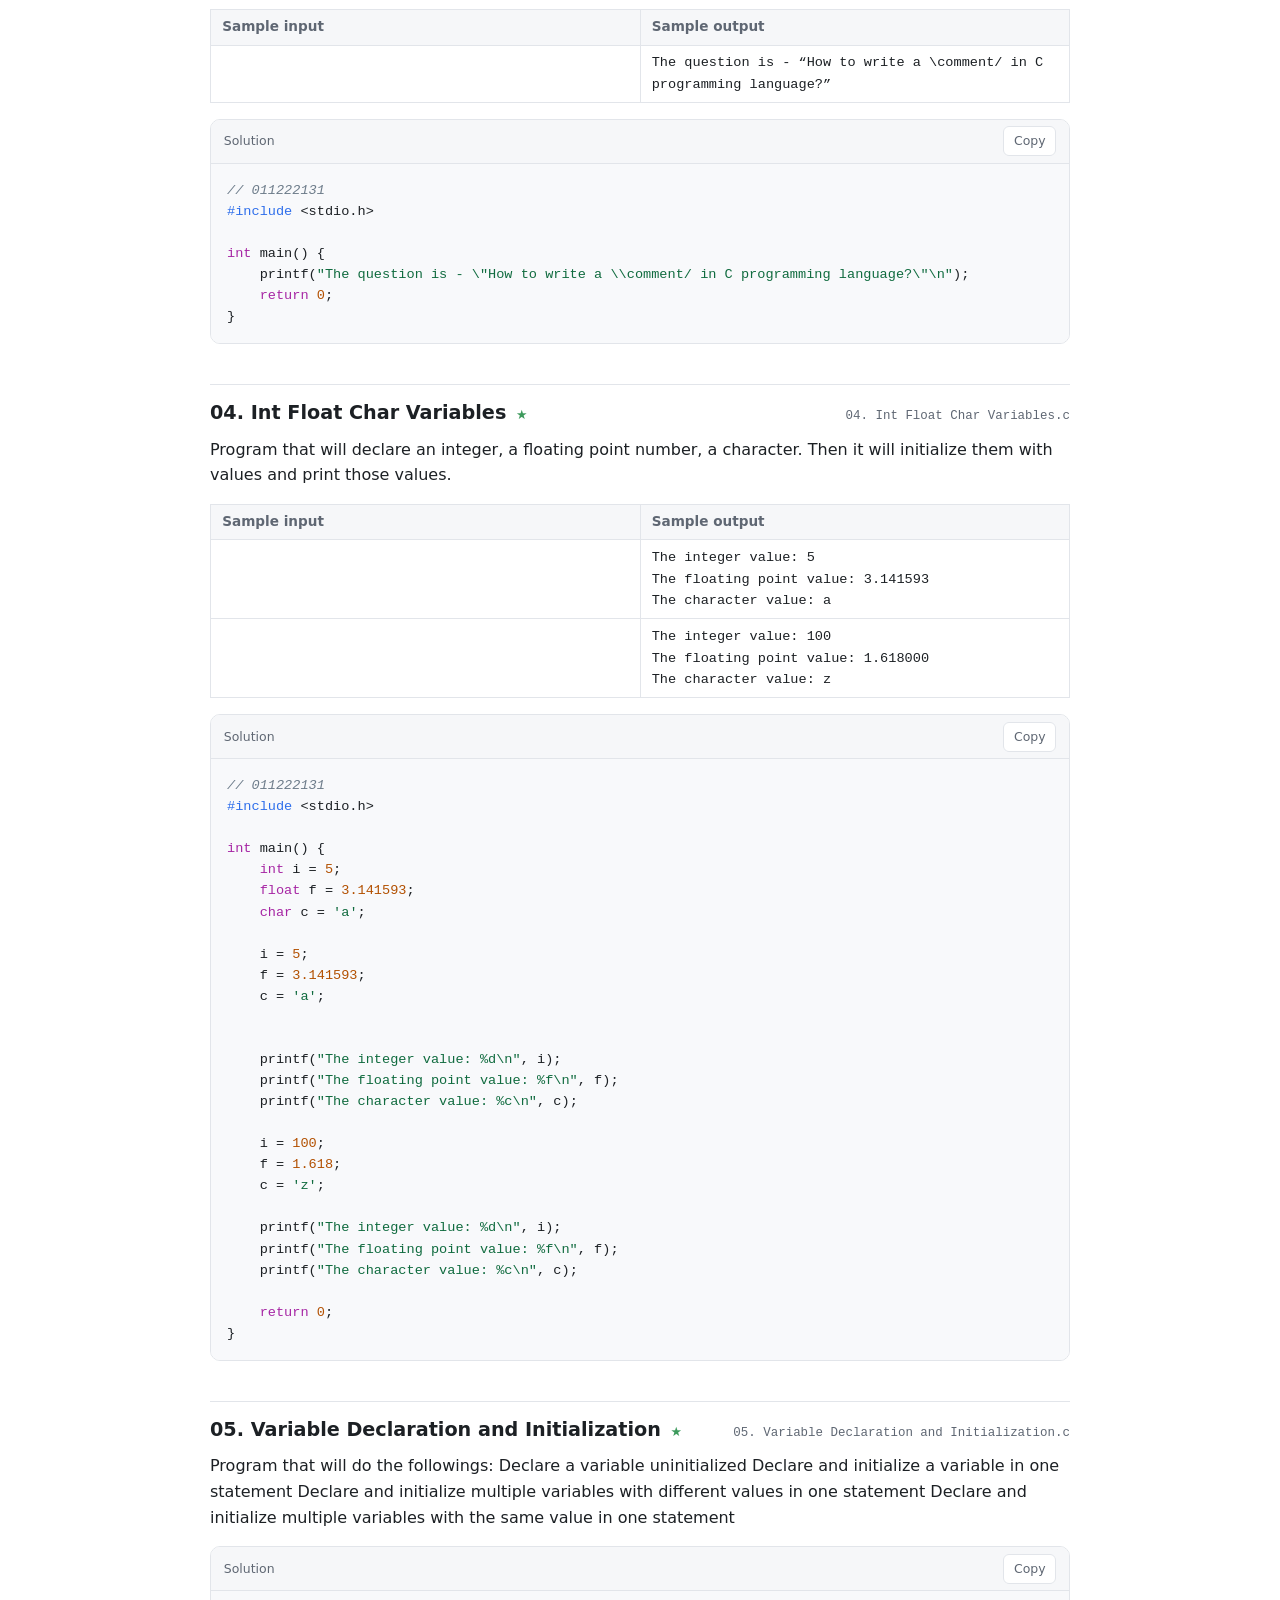
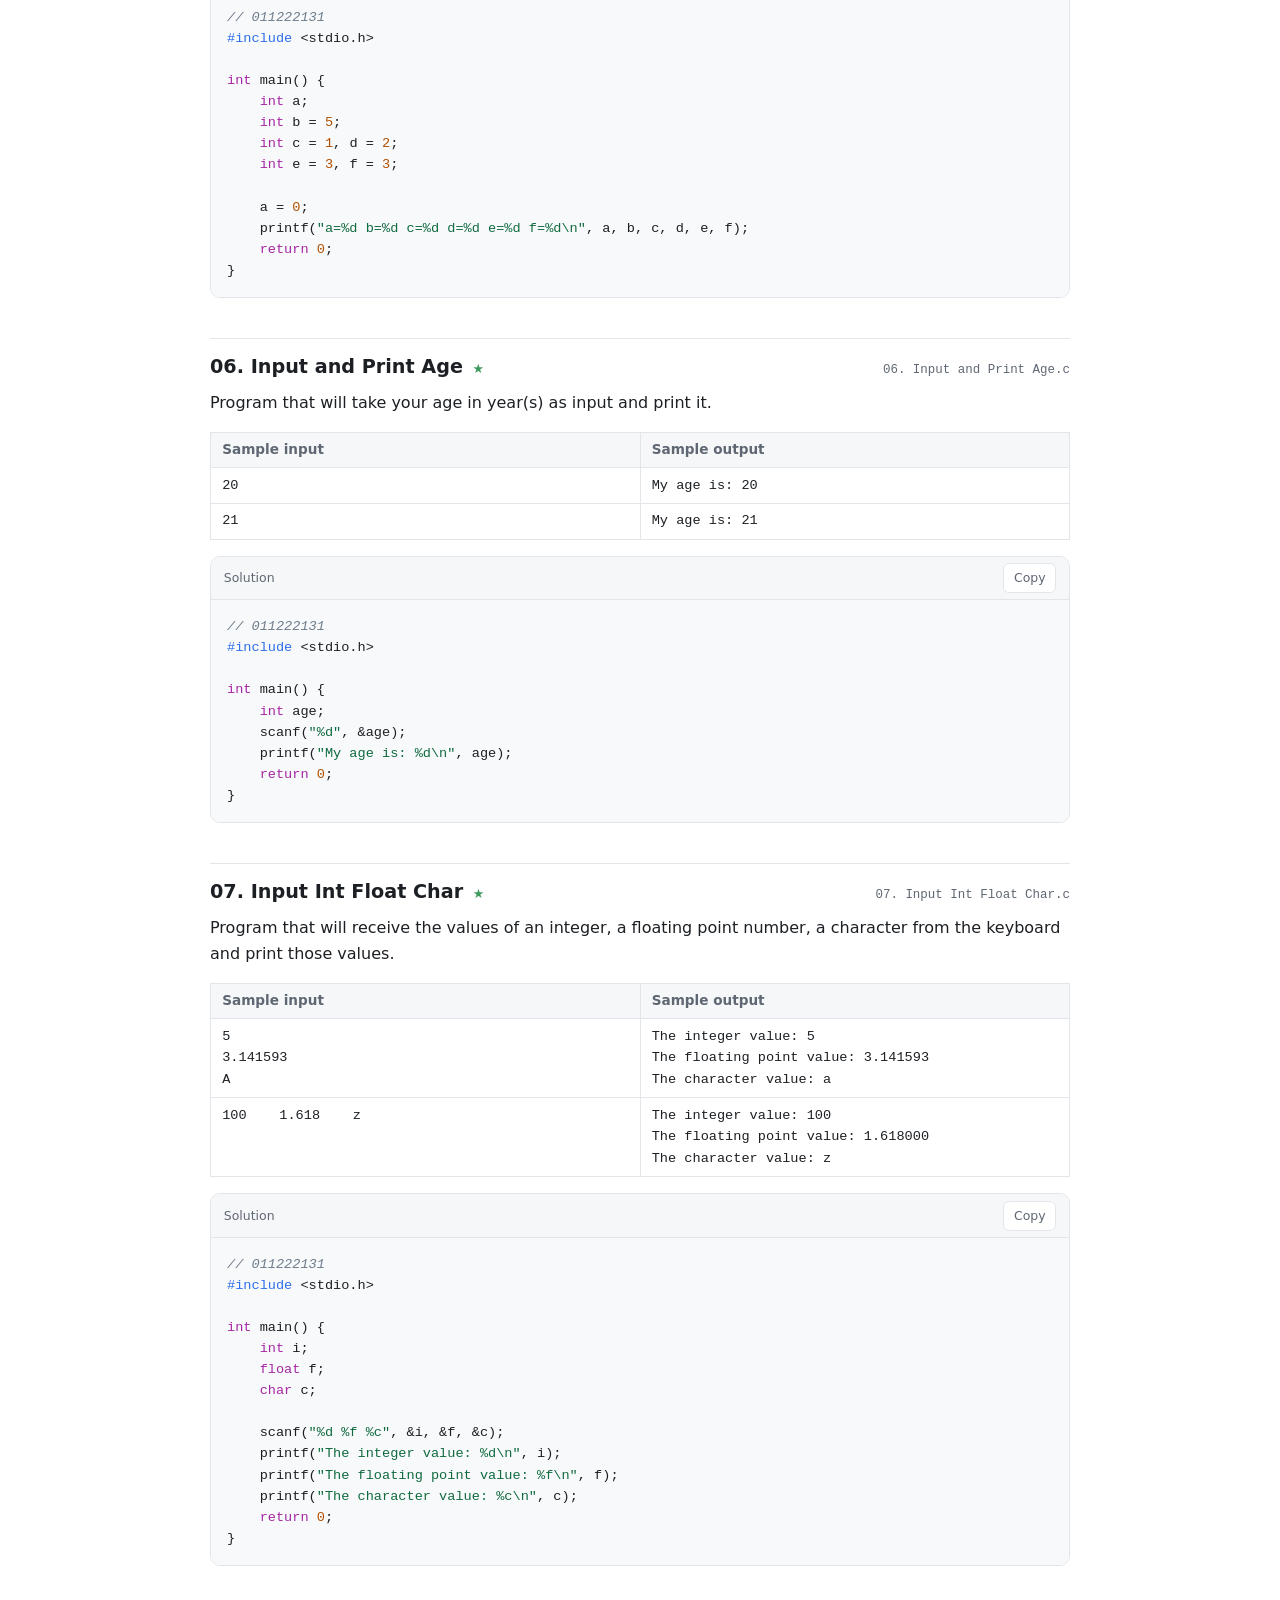
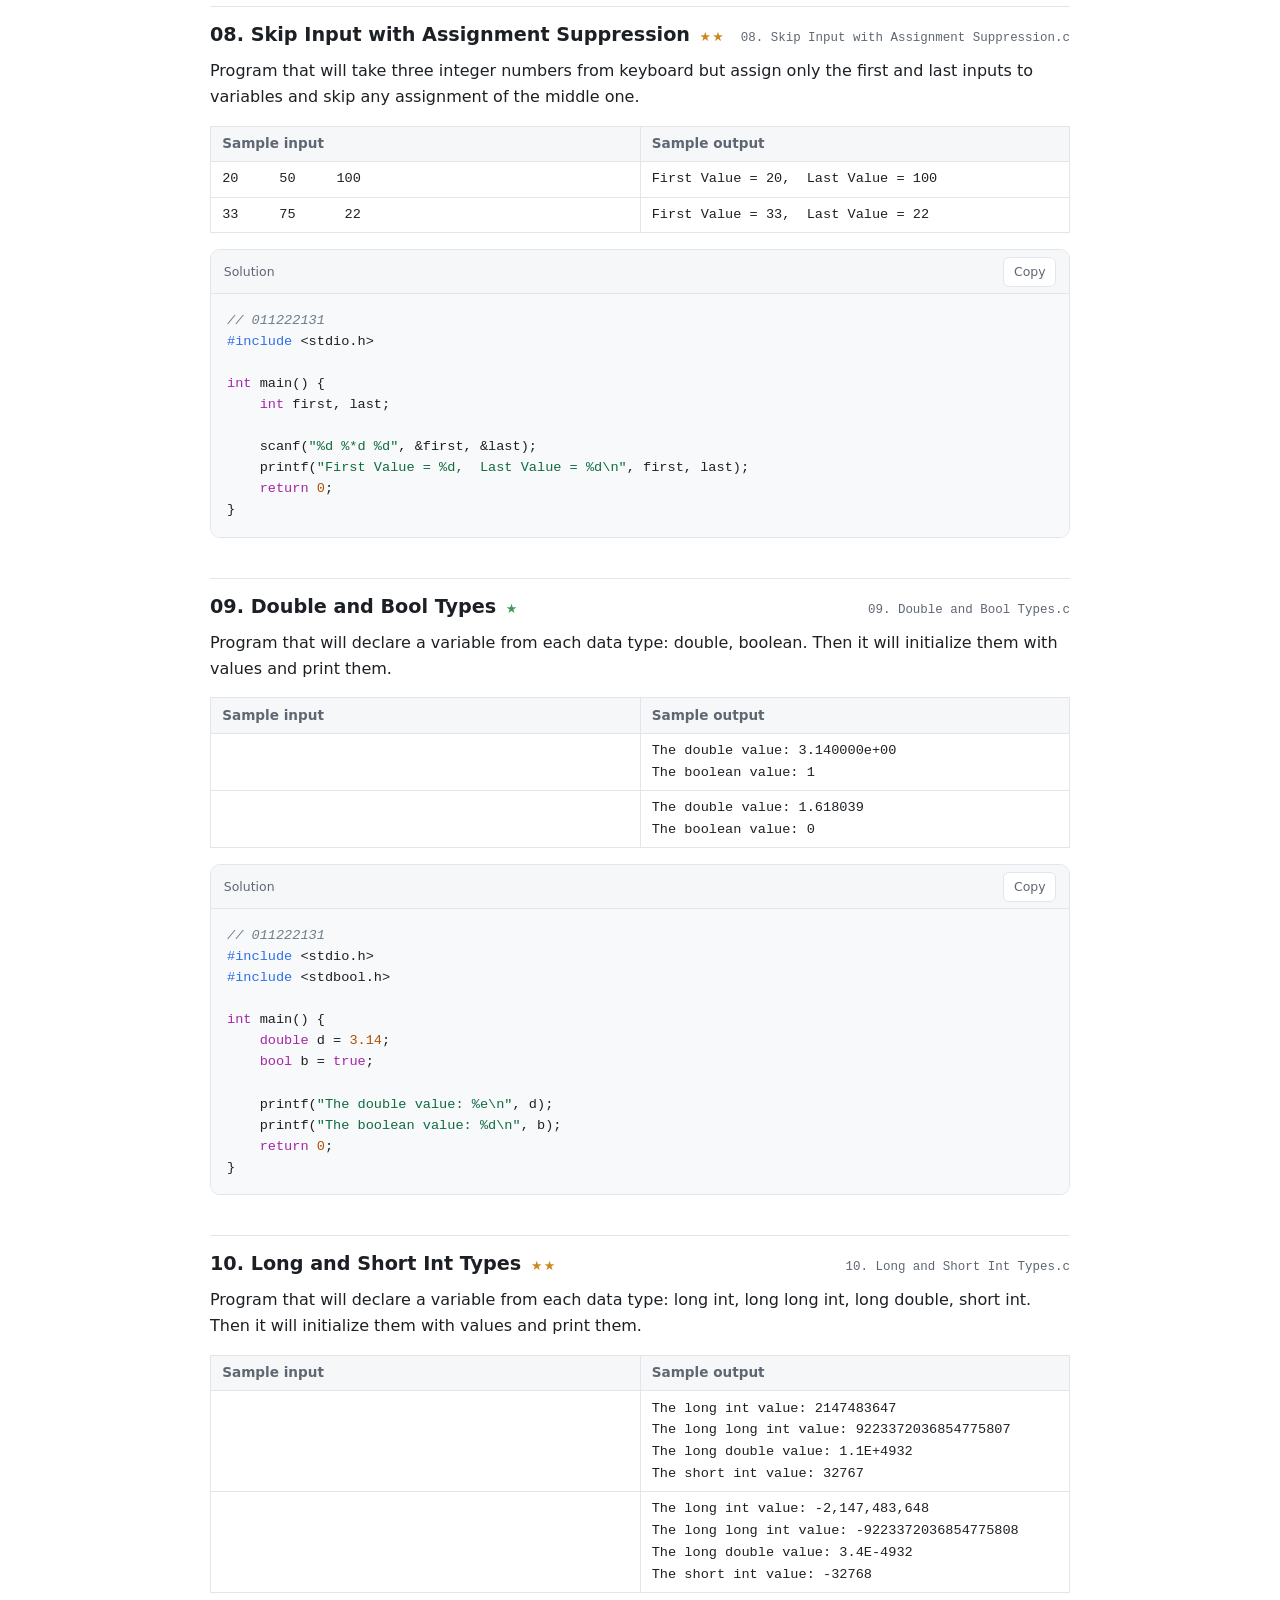
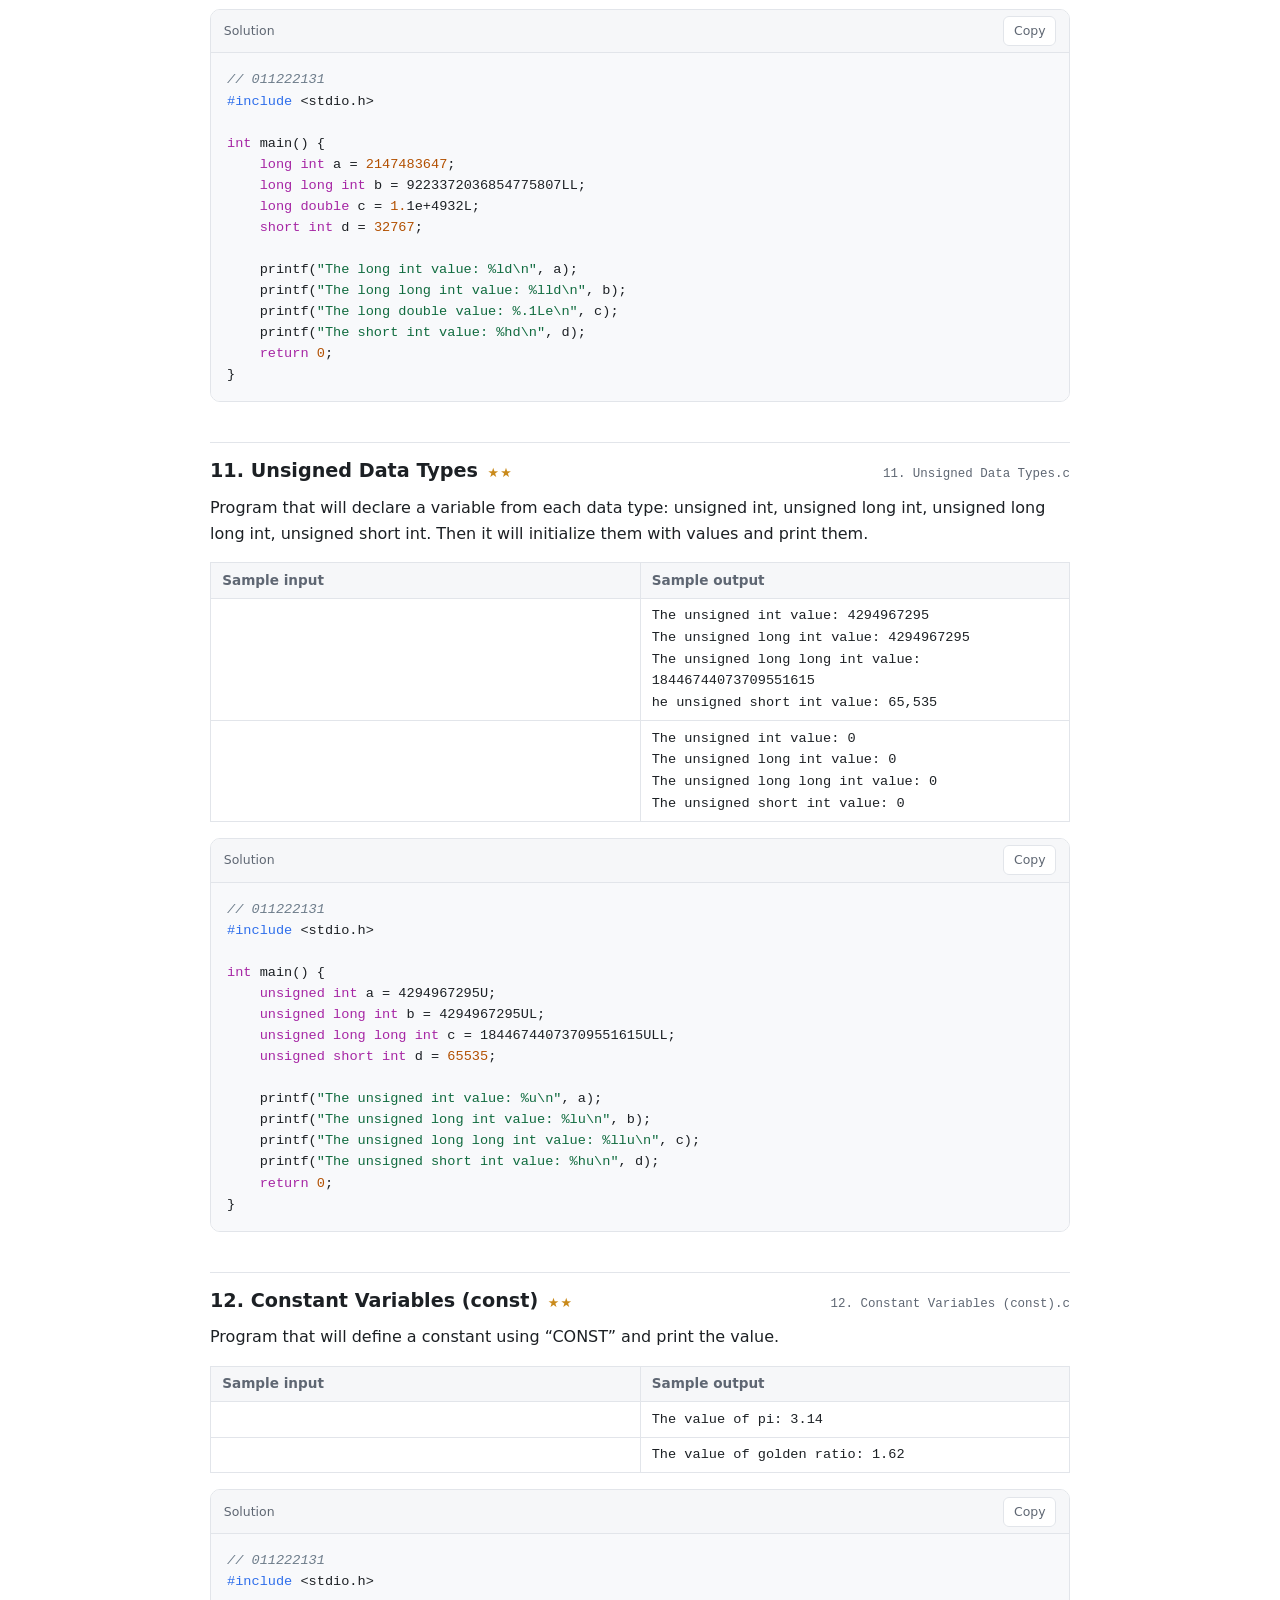
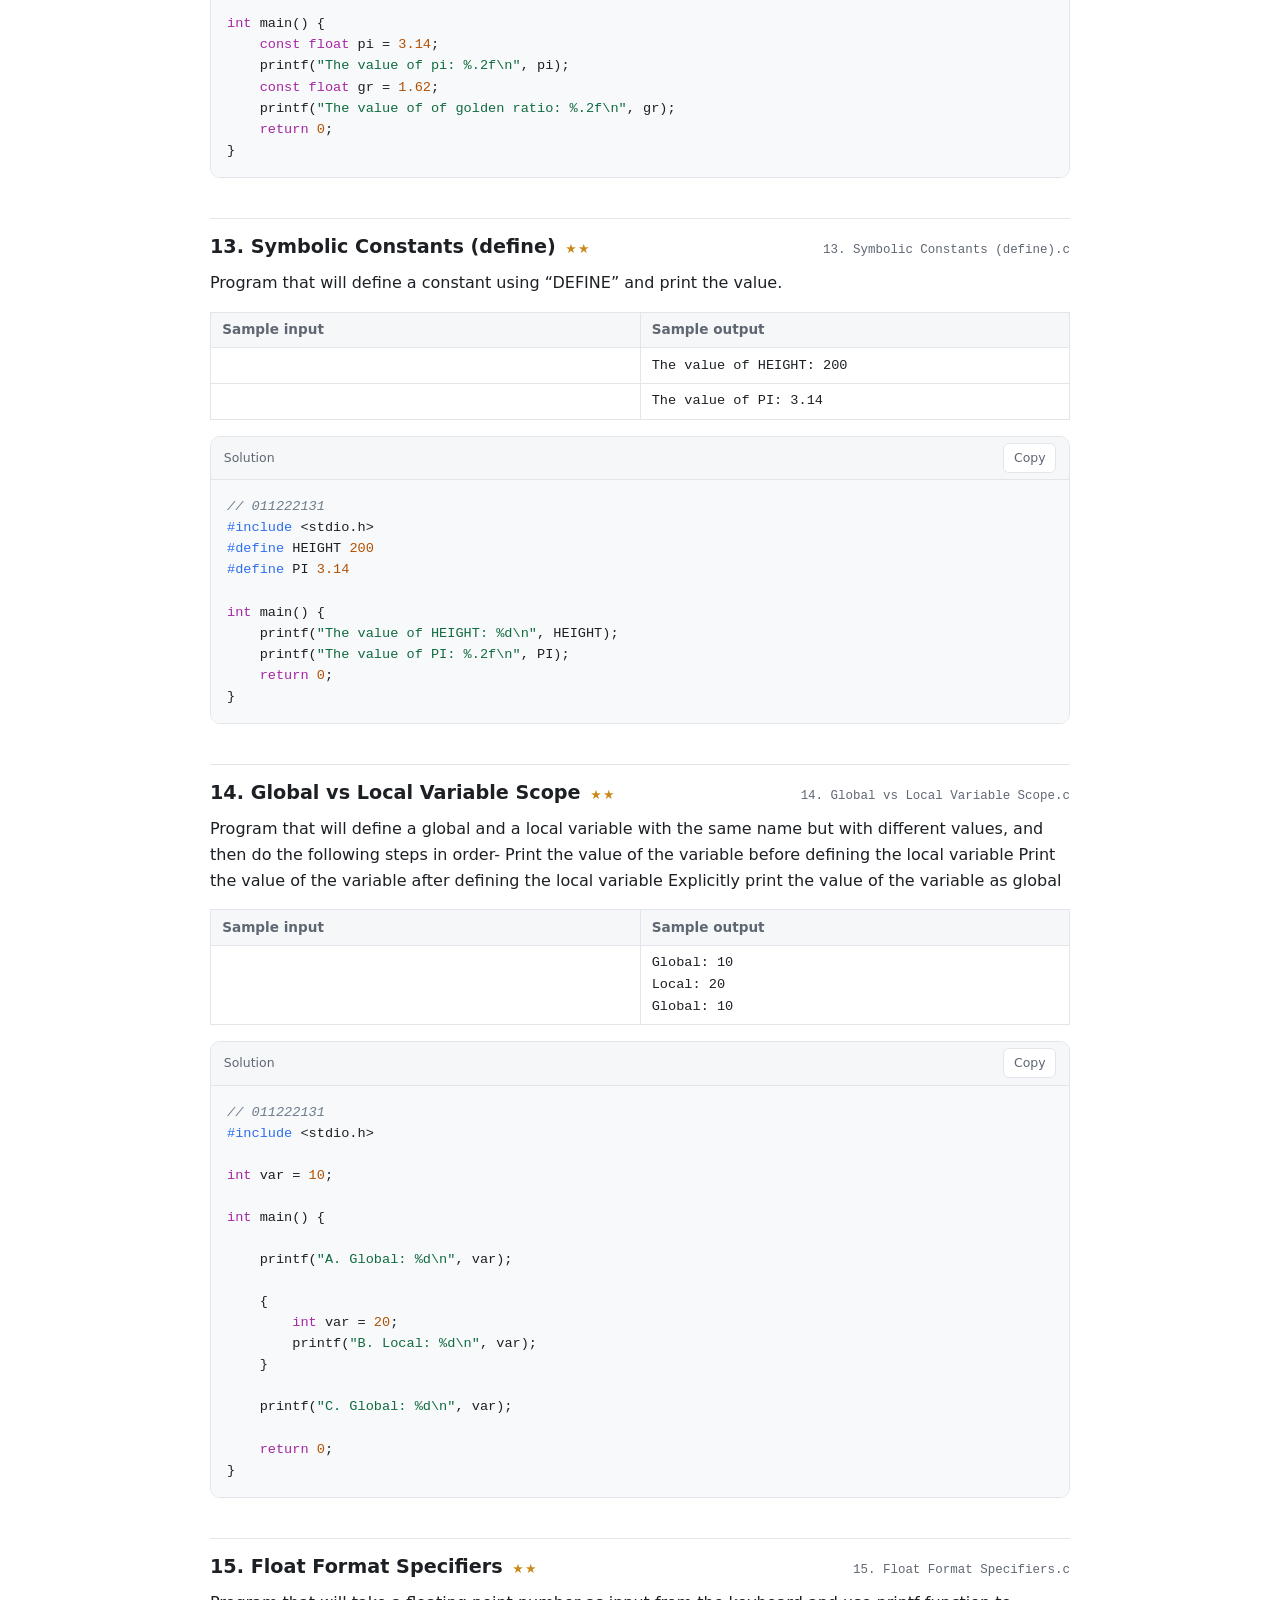
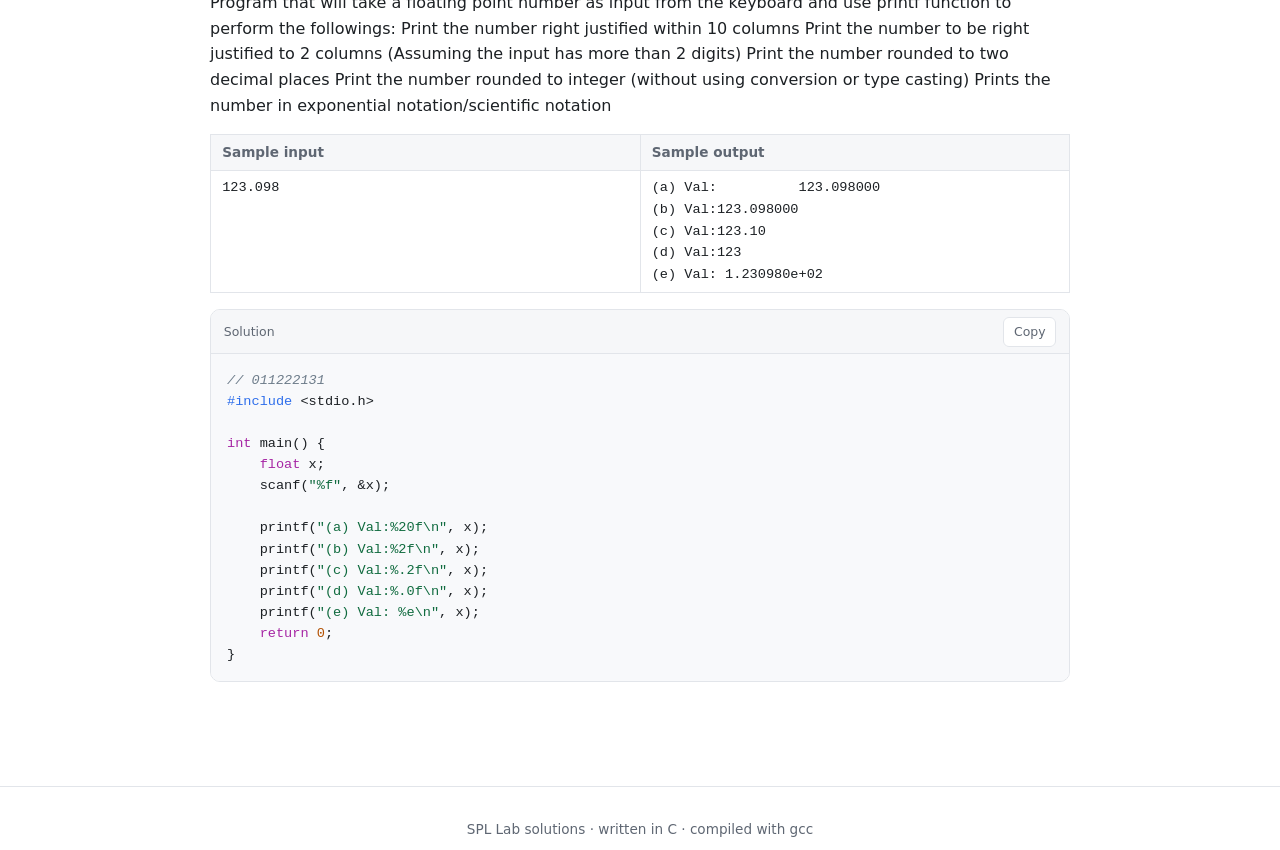
==== commit afd91b5d: "Add SPL lab solutions and the solutions website 197 C solutions across 13 topics, plus a static site" ====
--- a/docs/01-intro.html
+++ b/docs/01-intro.html
@@ -20,7 +20,6 @@
       <a href="06-nested-loop.html">Nested Loops</a>
       <a href="07-2d-array.html">2D Arrays</a>
       <a href="08-strings.html">Strings</a>
-      <a href="cheatsheet.html">Cheatsheet</a>
     </nav>
   </header>
 
--- a/docs/style.css
+++ b/docs/style.css
@@ -192,15 +192,6 @@
   color: var(--text-muted);
 }
 
-/* The cheatsheet sits below the topic grid, full width. */
-.cheatsheet-card {
-  margin-top: 1rem;
-  border-color: var(--accent);
-  background: var(--accent-soft);
-}
-
-.cheatsheet-card p { max-width: 62ch; }
-
 
 /* 4. Category pages
    -------------------------------------------------------------------------- */
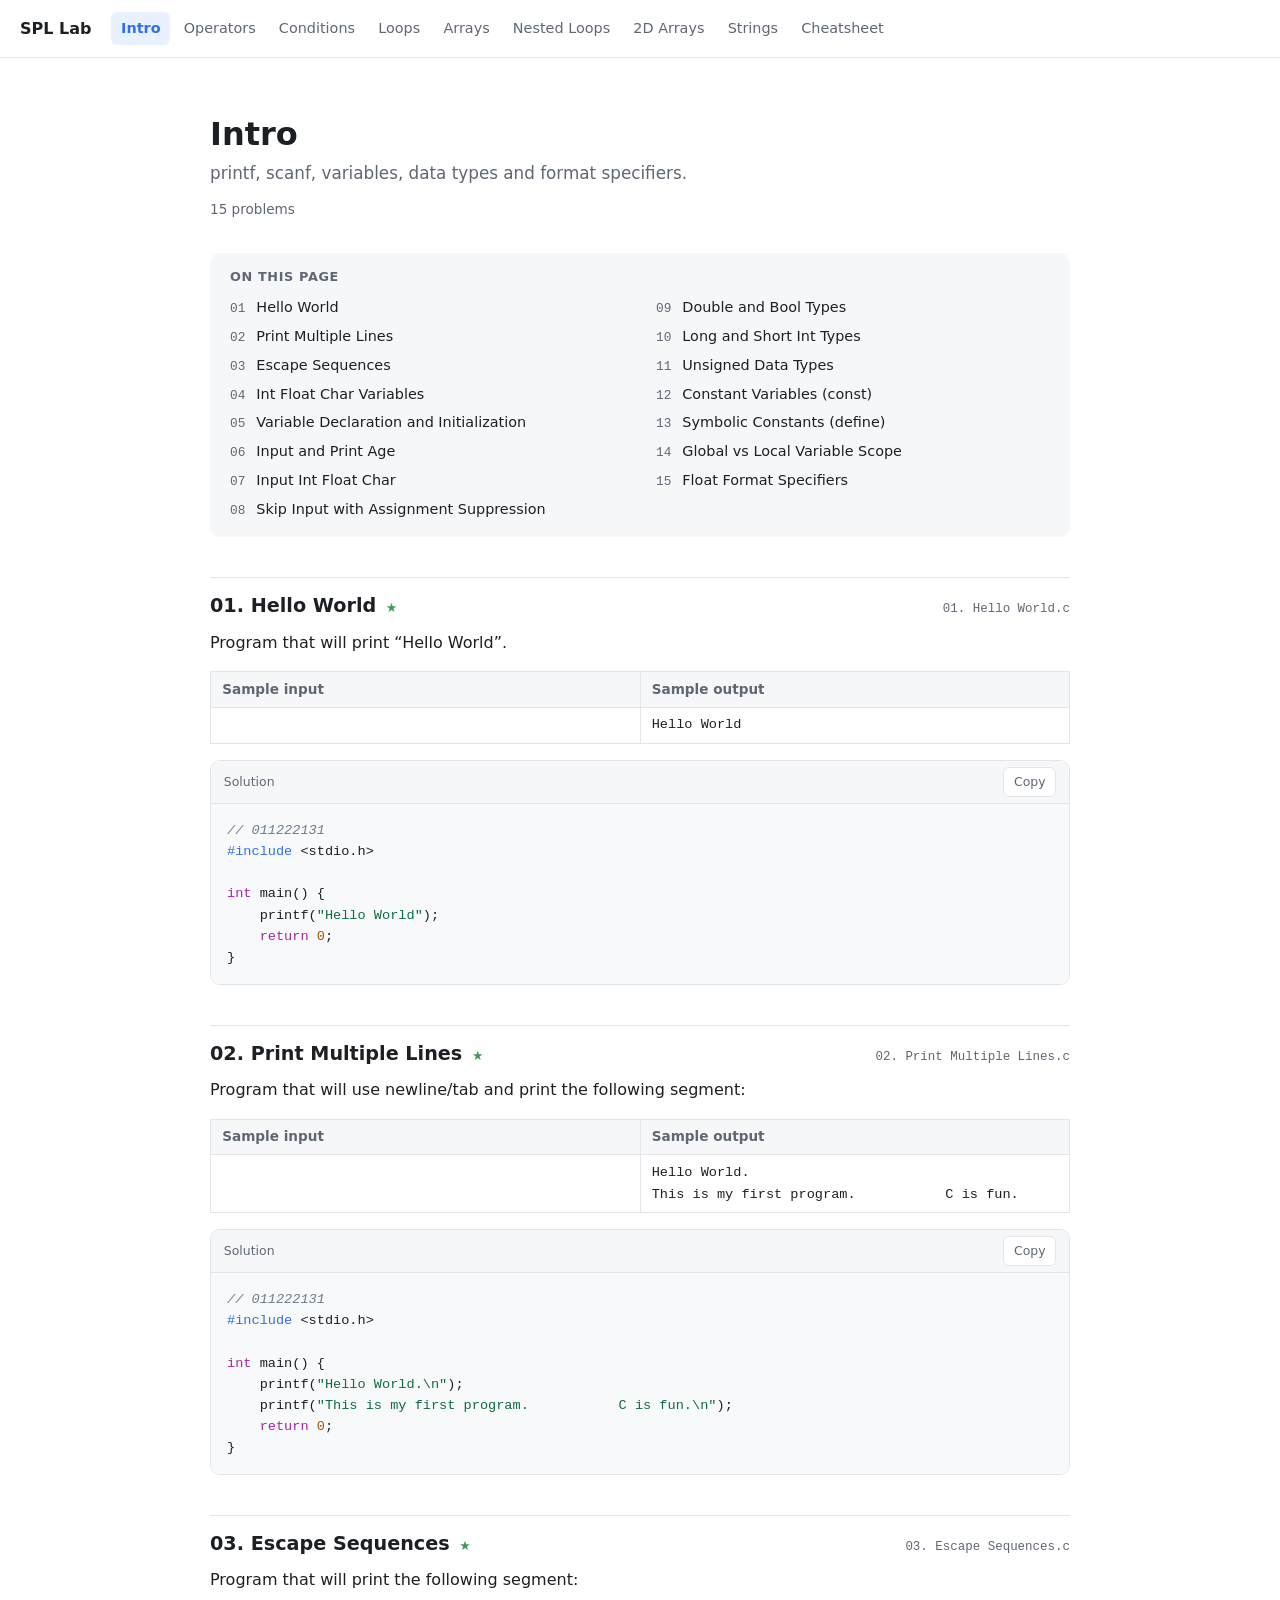
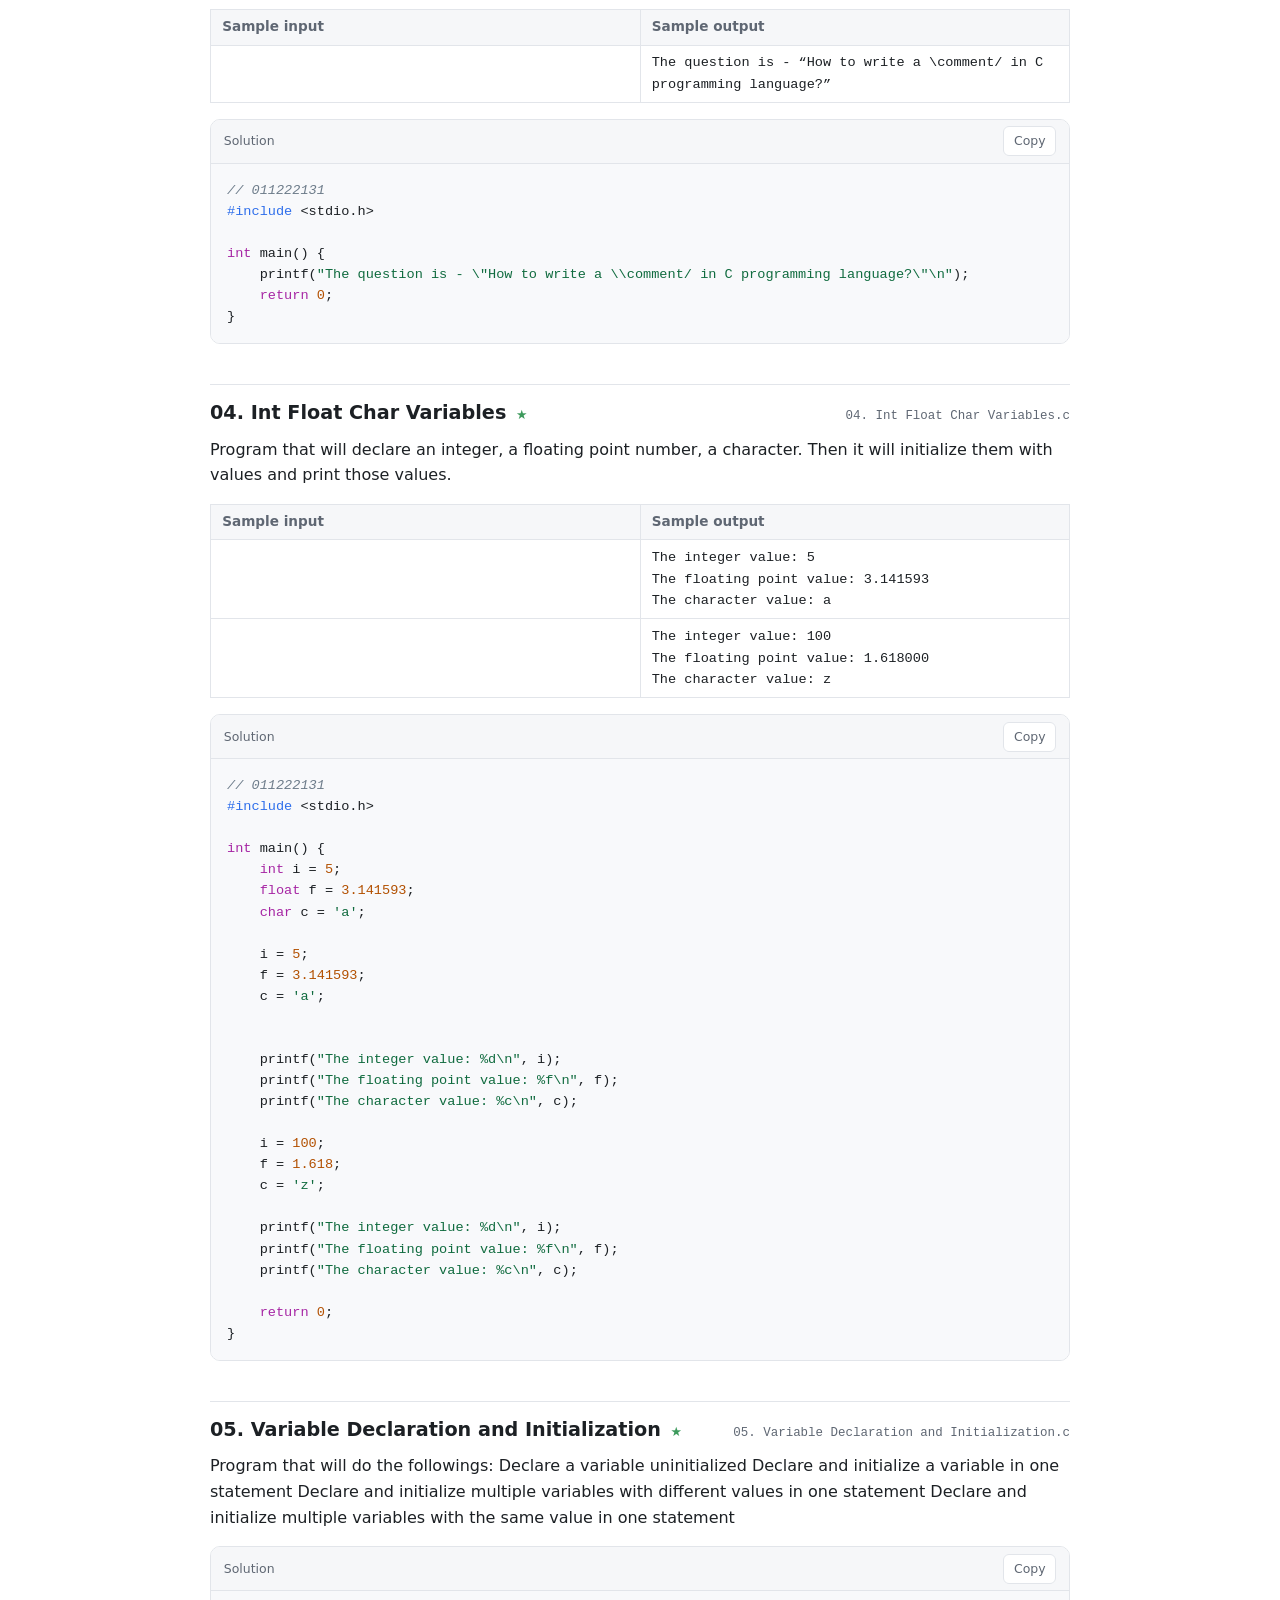
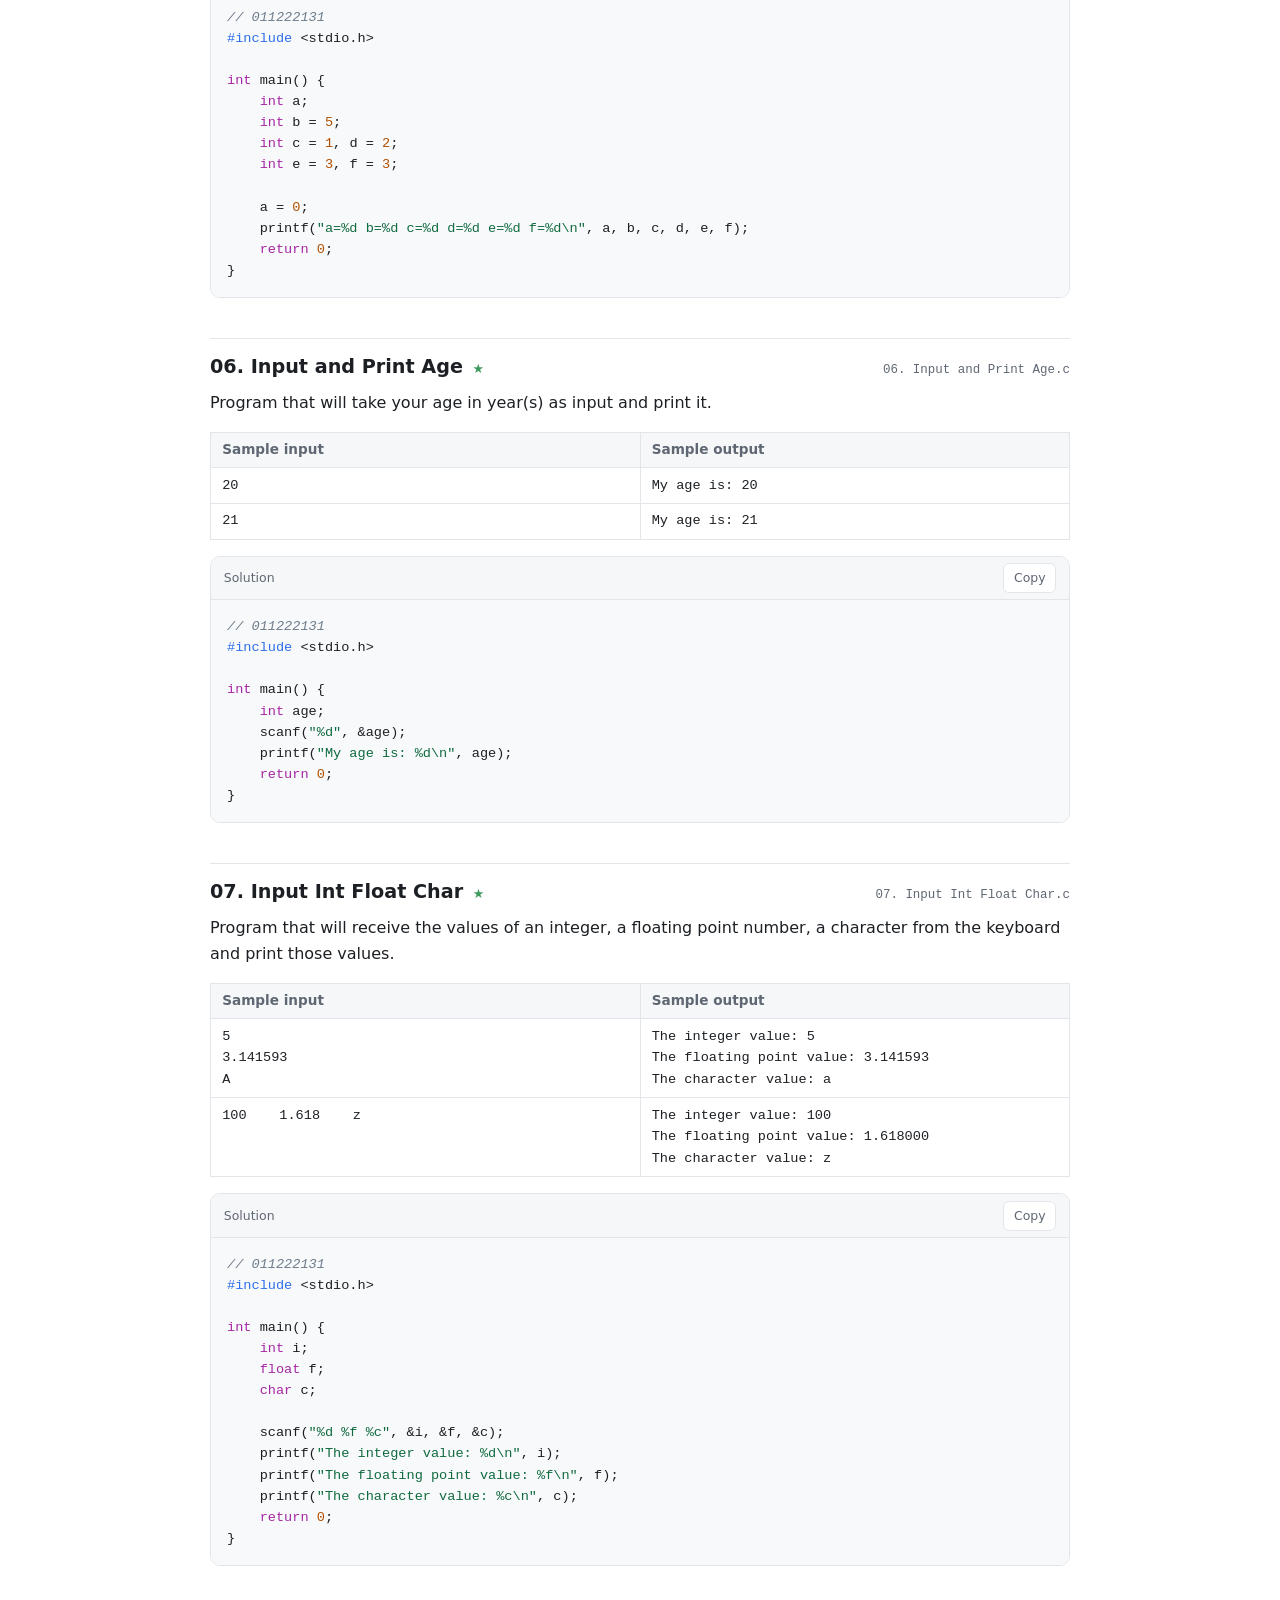
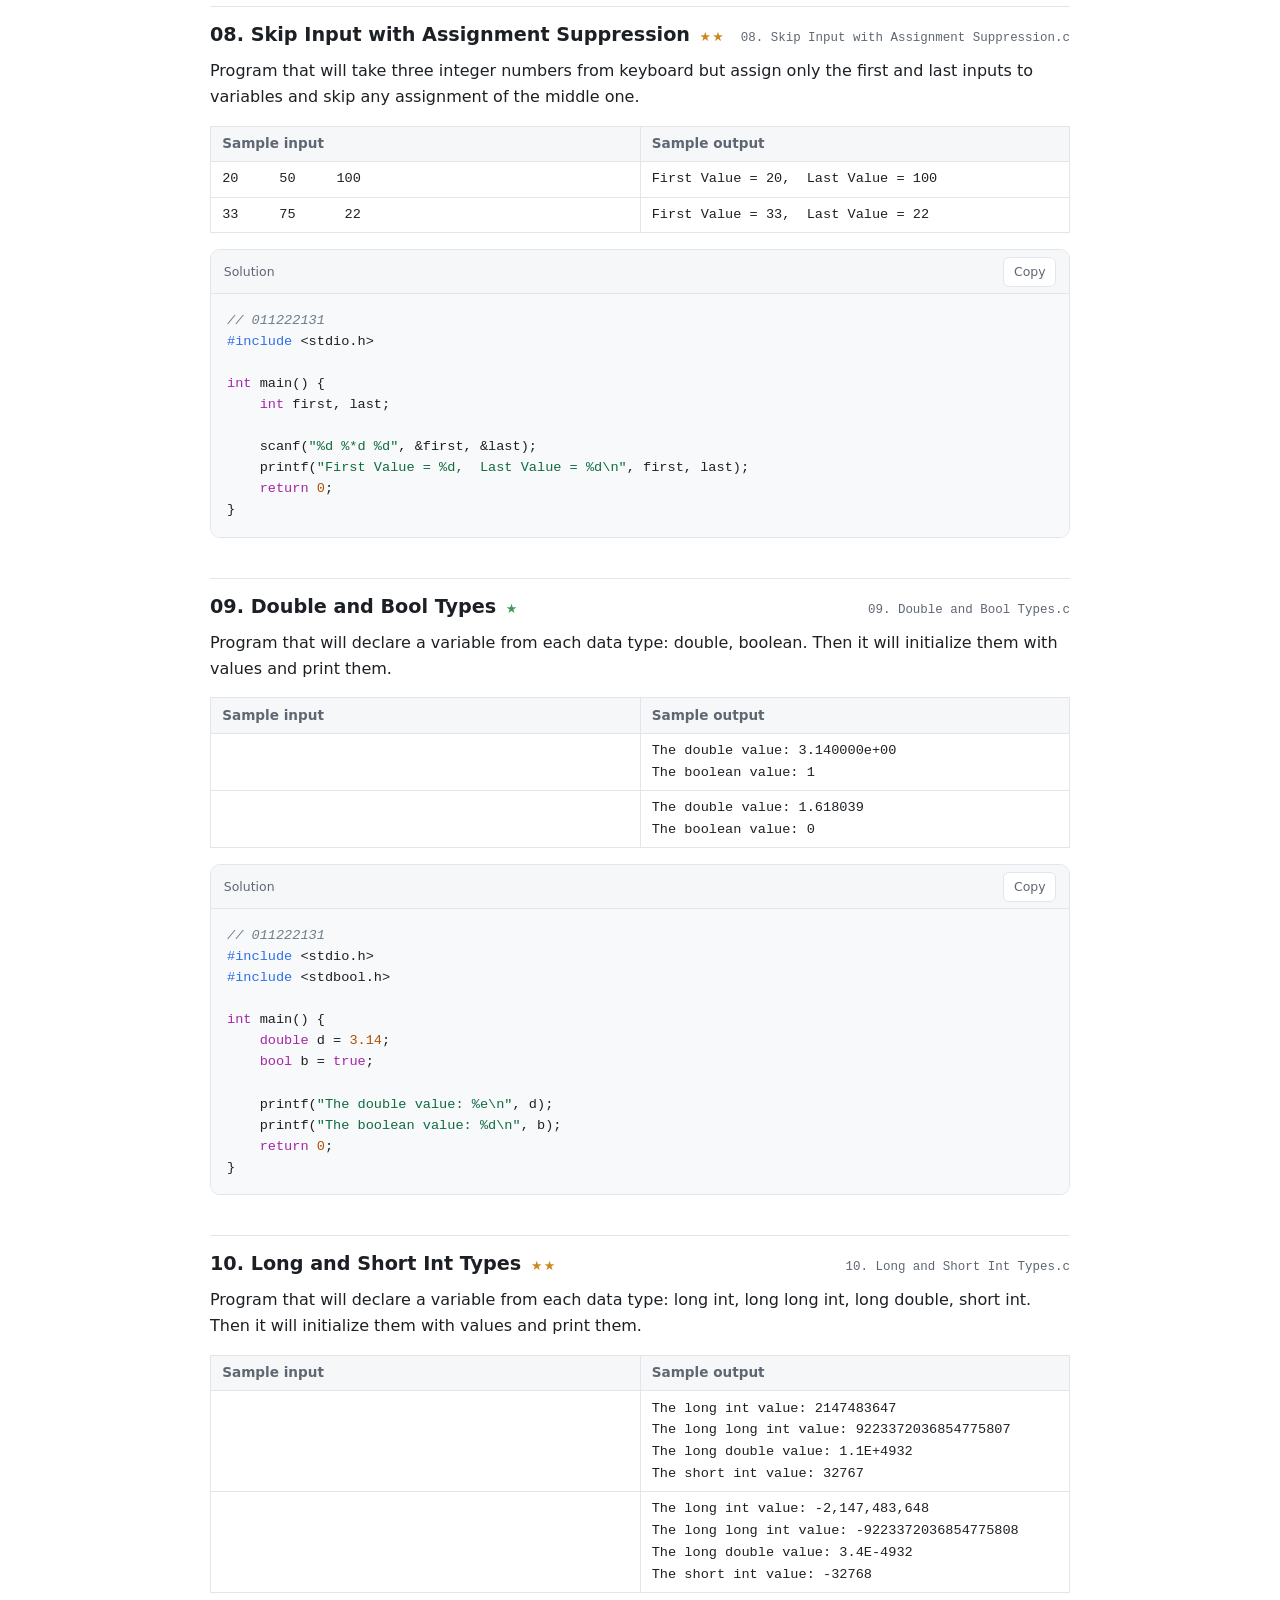
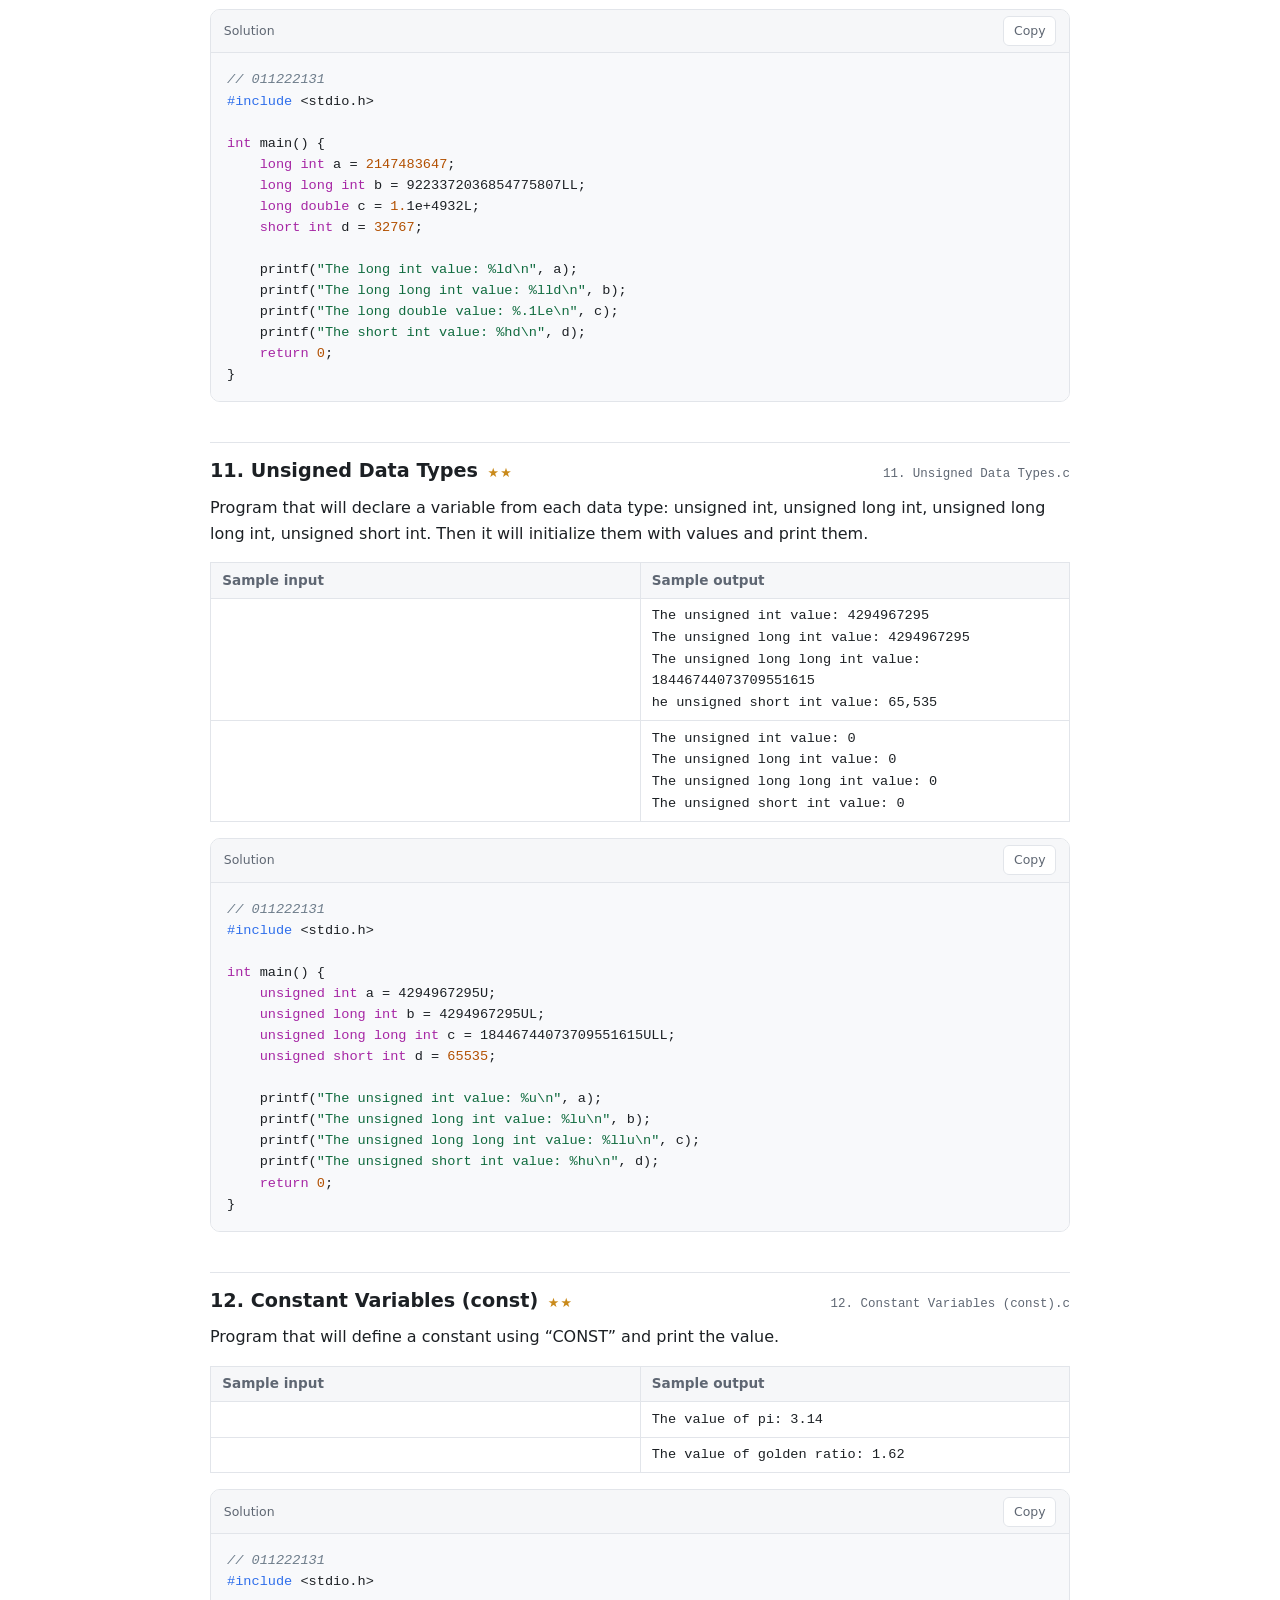
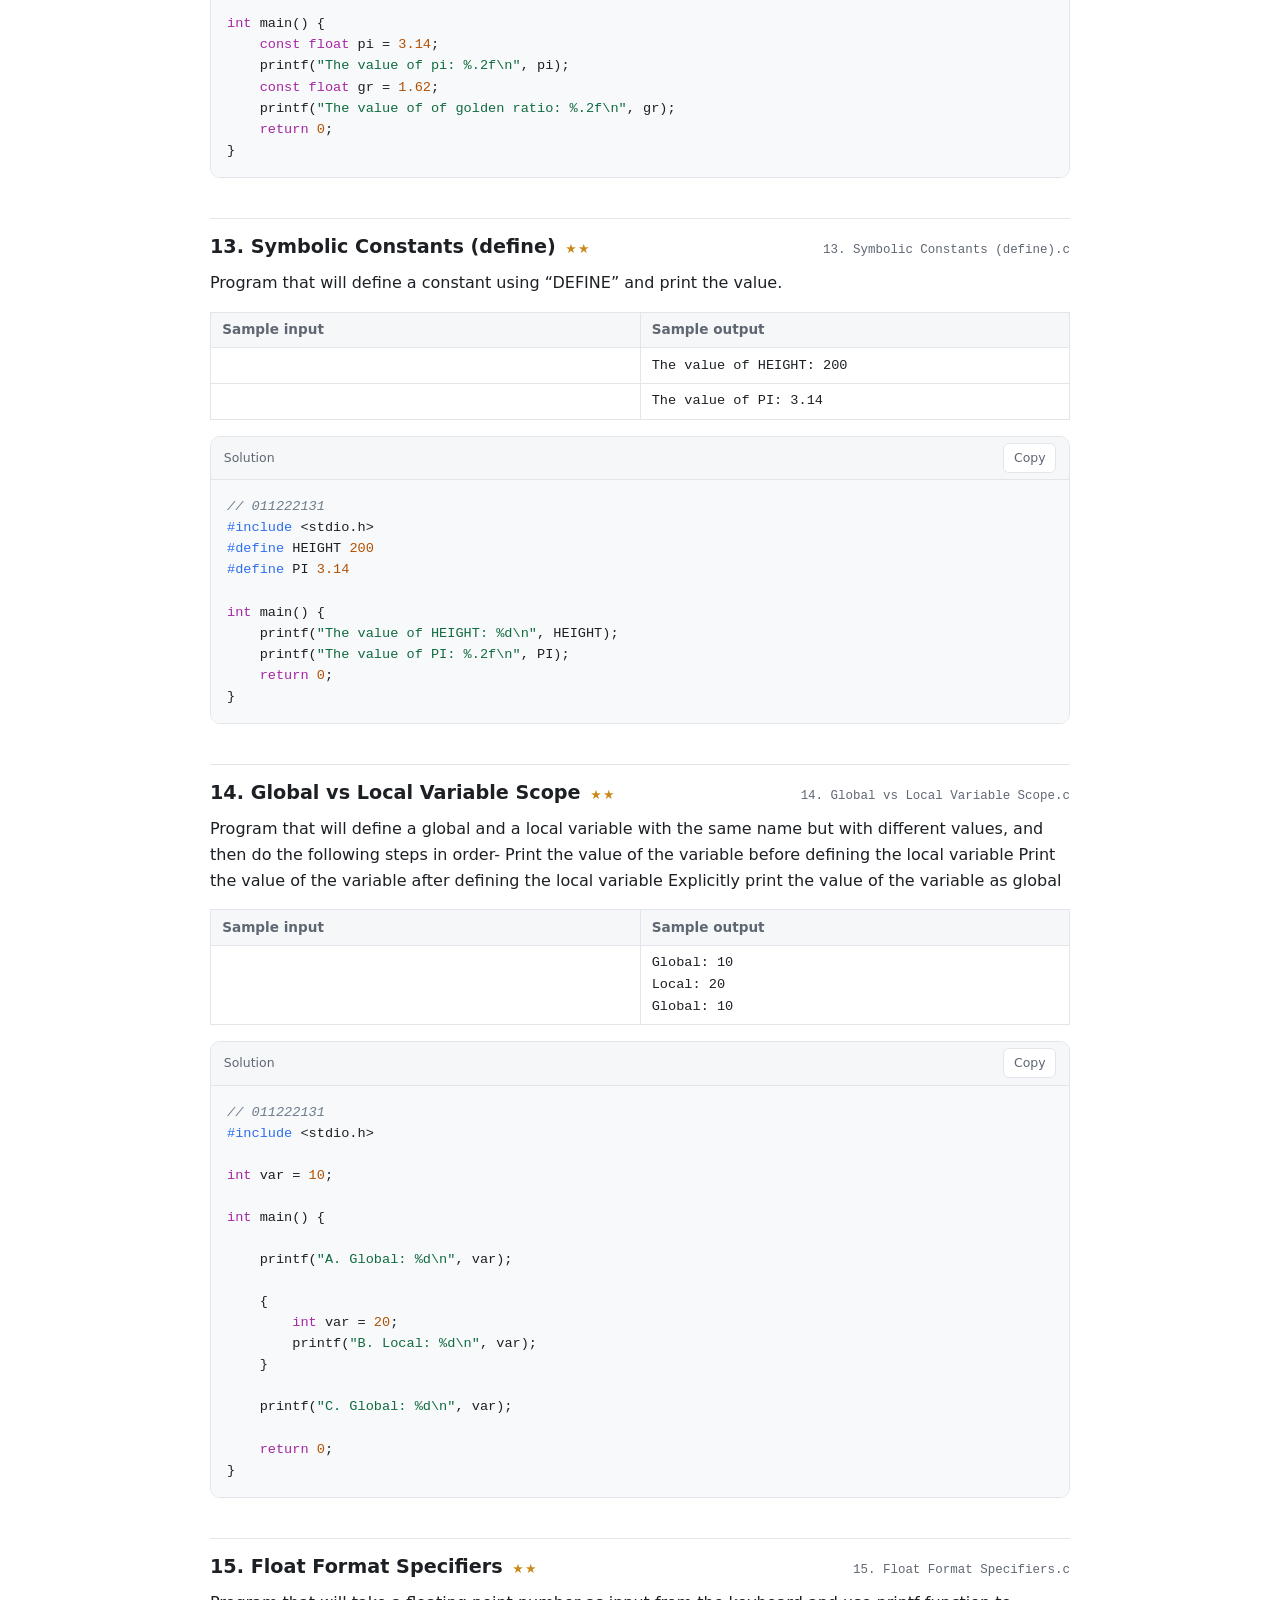
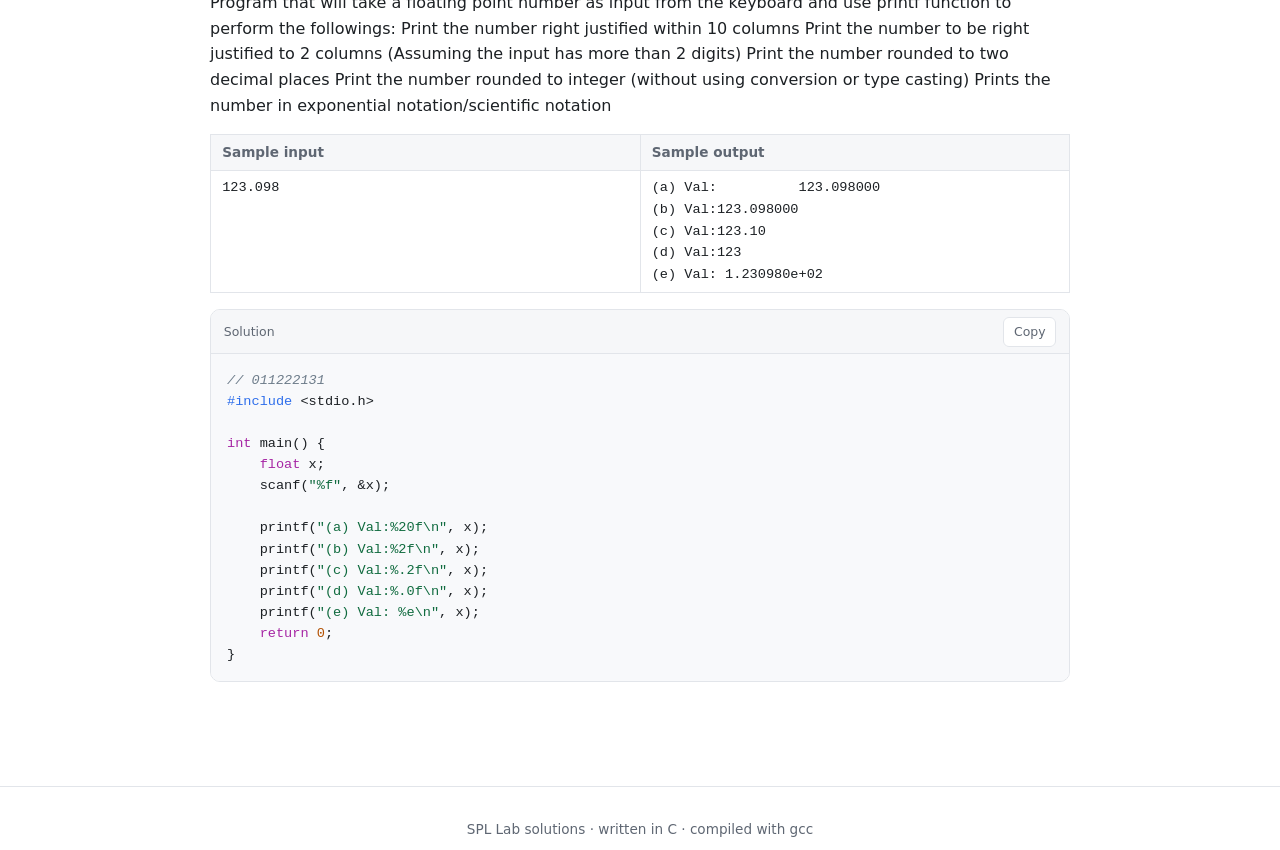
==== commit 64e32d36: "Add midterm cheatsheet page for topics 1-8 One page covering the syntax and methods behind all 134 p" ====
--- a/docs/01-intro.html
+++ b/docs/01-intro.html
@@ -20,6 +20,7 @@
       <a href="06-nested-loop.html">Nested Loops</a>
       <a href="07-2d-array.html">2D Arrays</a>
       <a href="08-strings.html">Strings</a>
+      <a href="cheatsheet.html">Cheatsheet</a>
     </nav>
   </header>
 
--- a/docs/style.css
+++ b/docs/style.css
@@ -192,6 +192,15 @@
   color: var(--text-muted);
 }
 
+/* The cheatsheet sits below the topic grid, full width. */
+.cheatsheet-card {
+  margin-top: 1rem;
+  border-color: var(--accent);
+  background: var(--accent-soft);
+}
+
+.cheatsheet-card p { max-width: 62ch; }
+
 
 /* 4. Category pages
    -------------------------------------------------------------------------- */
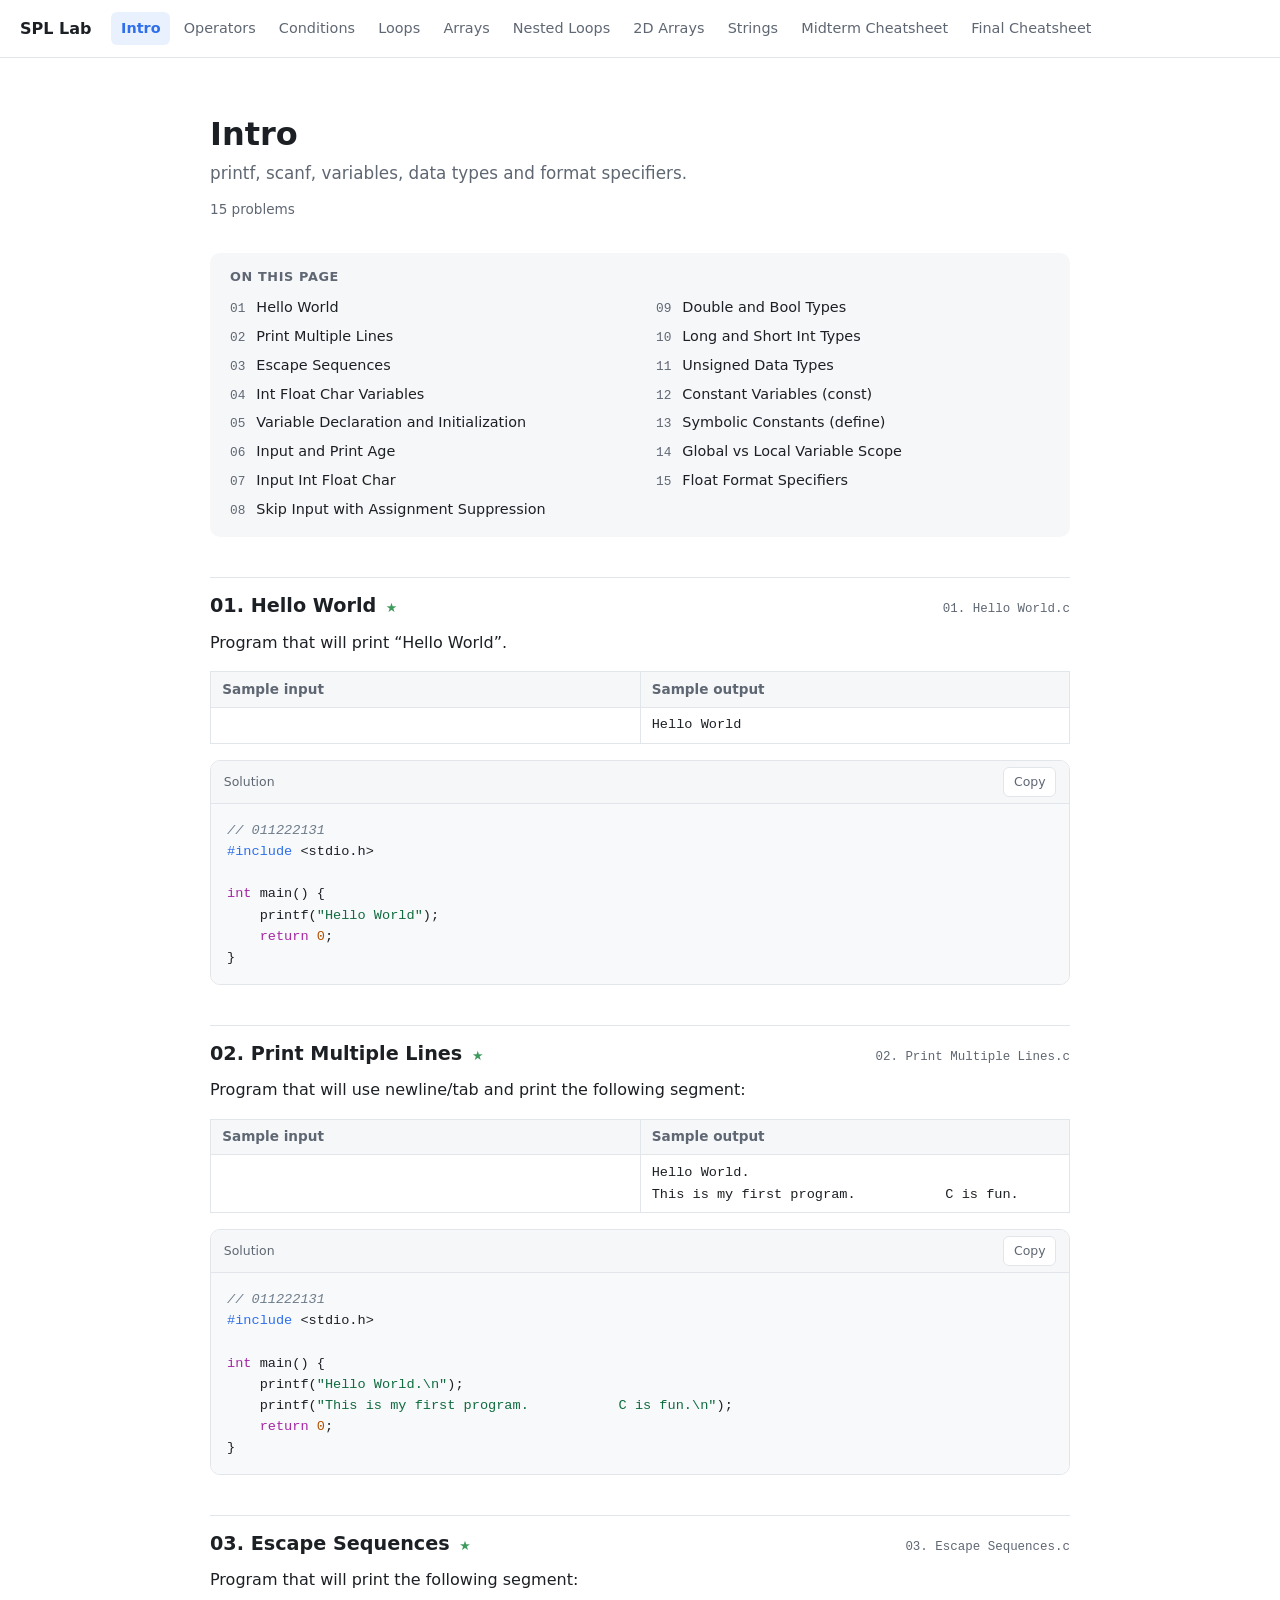
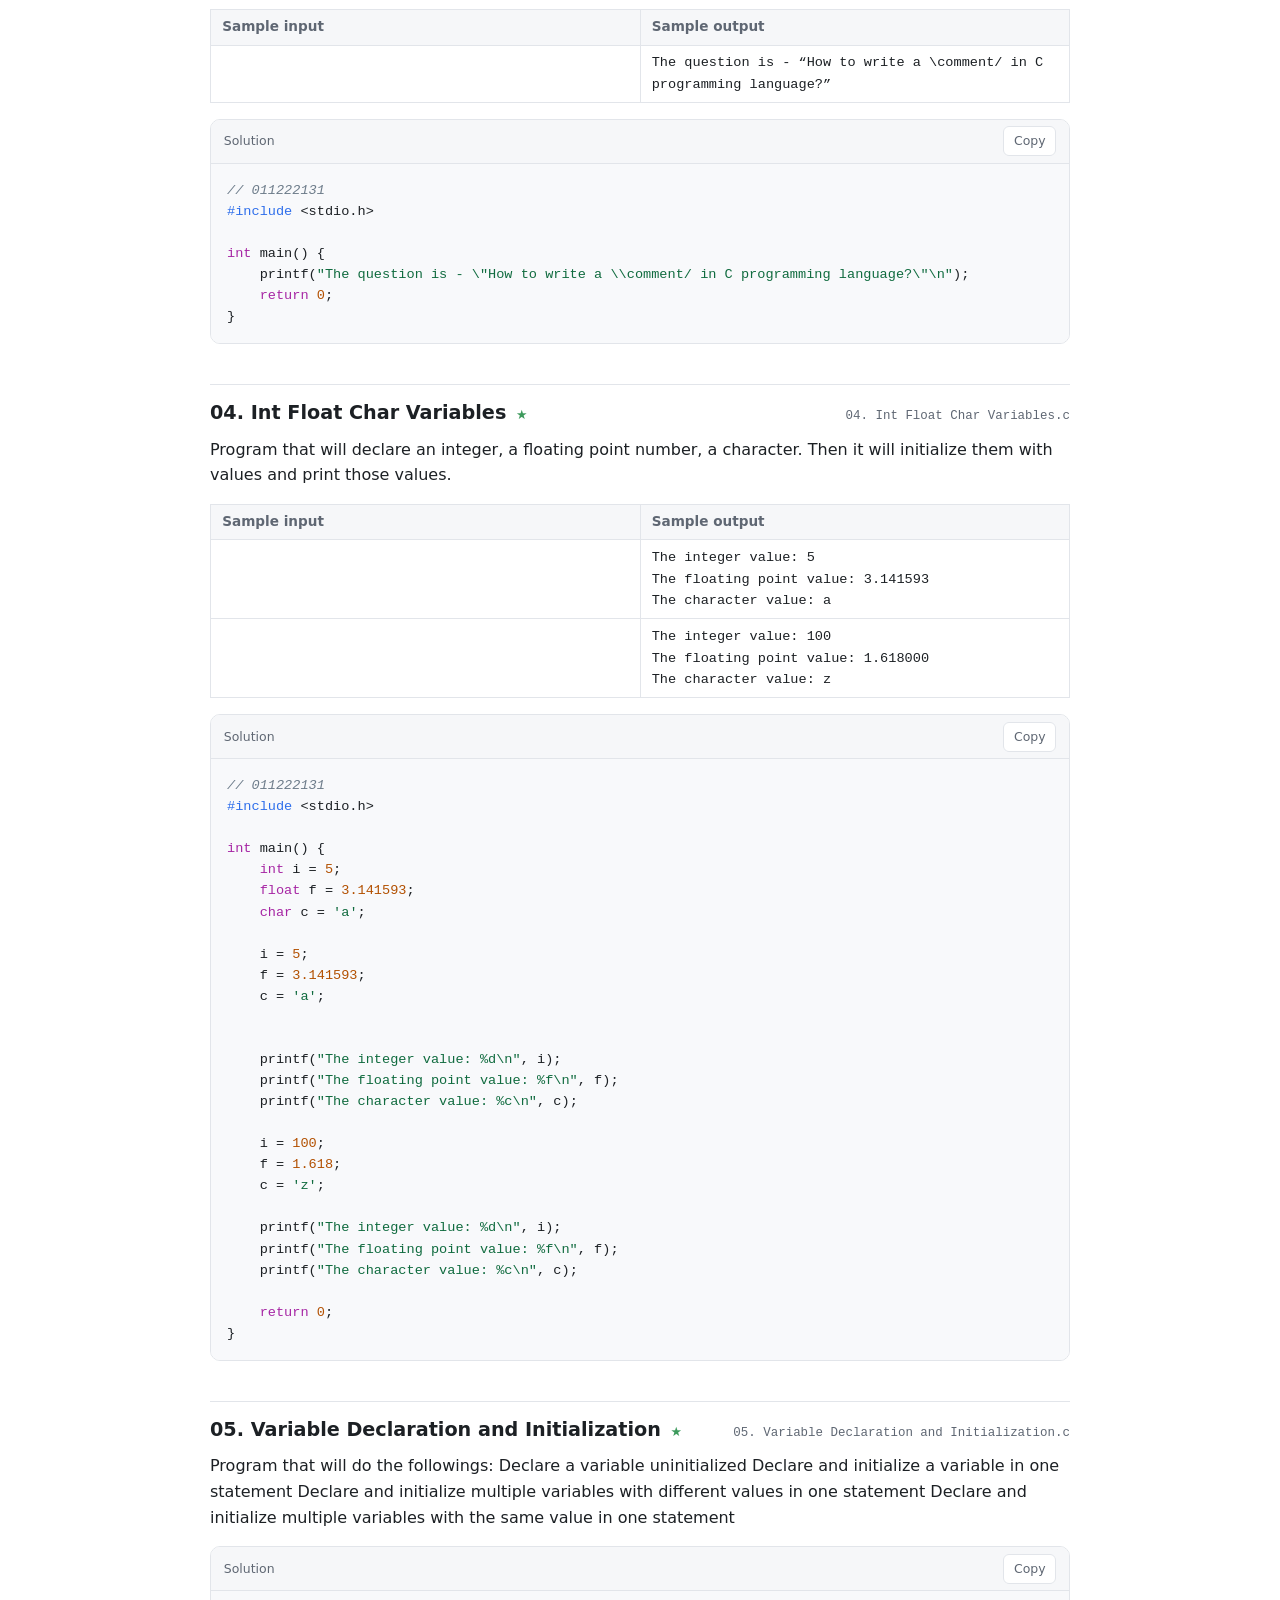
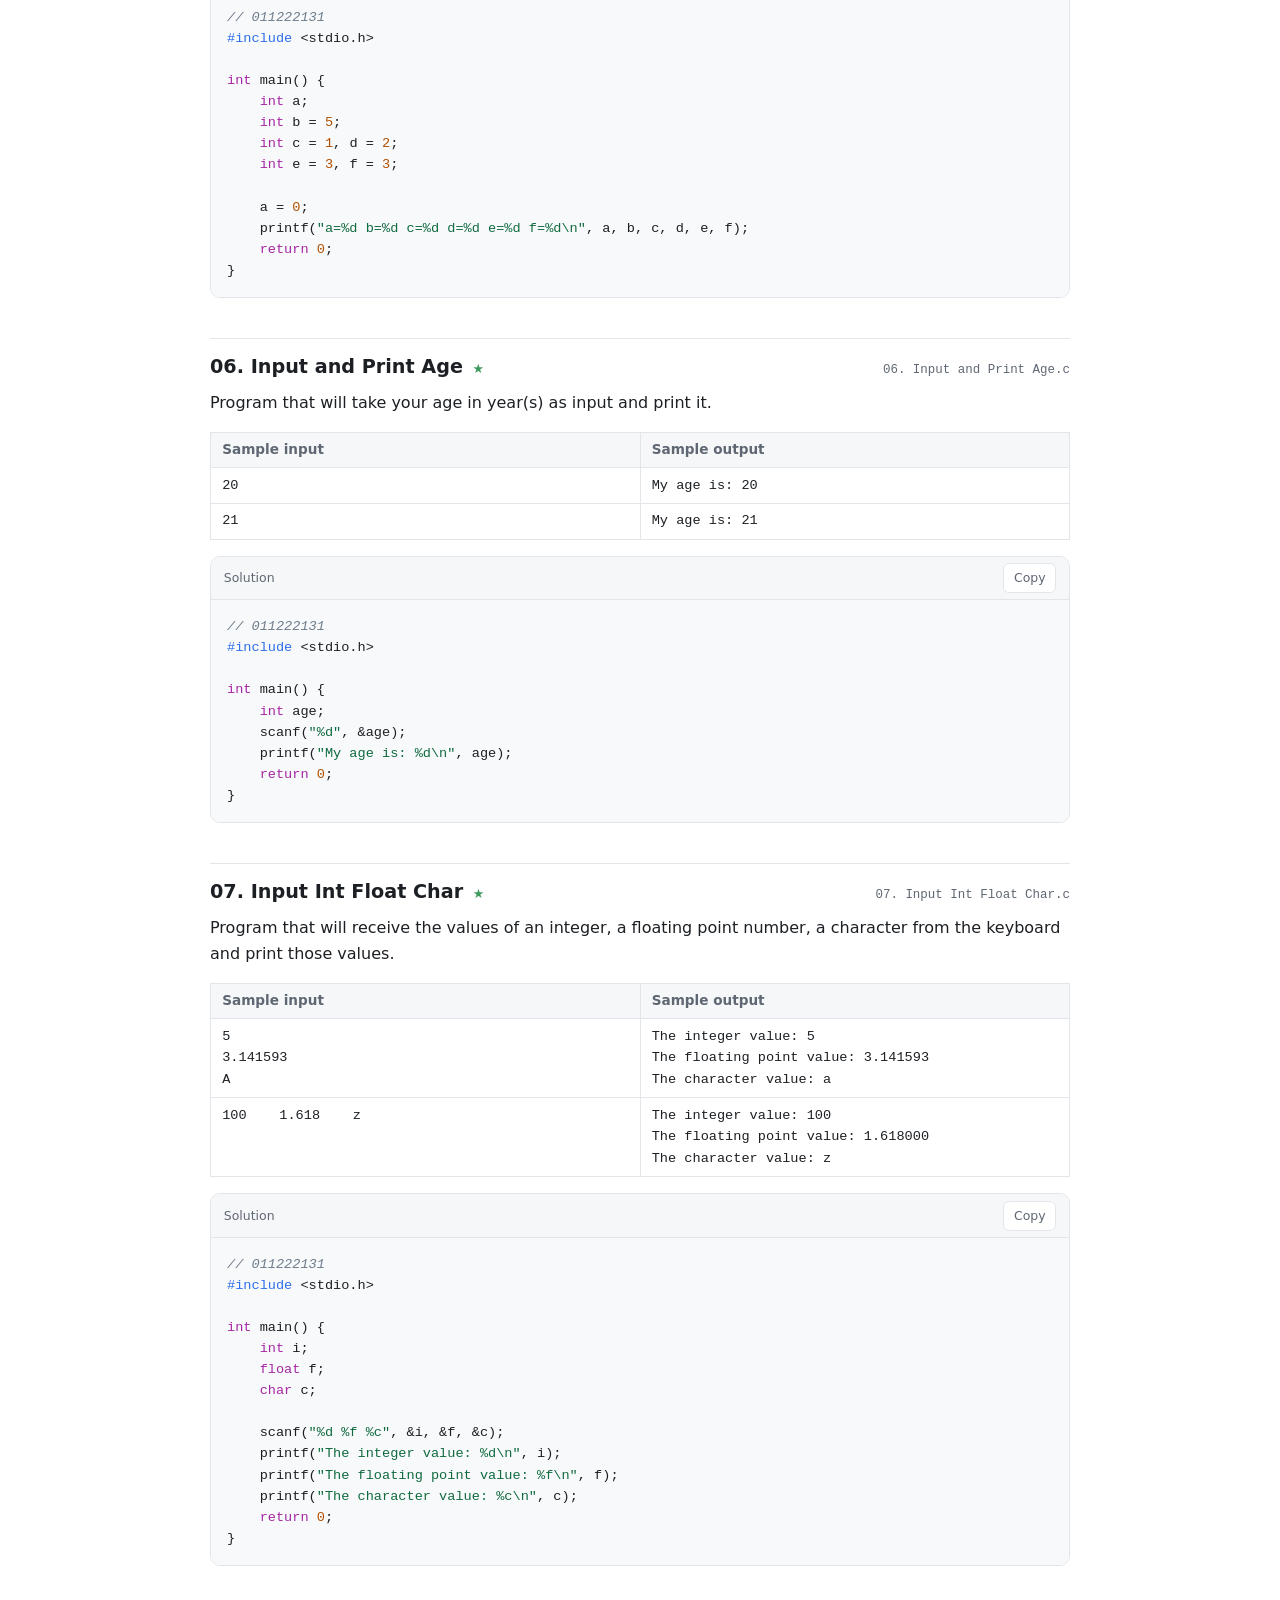
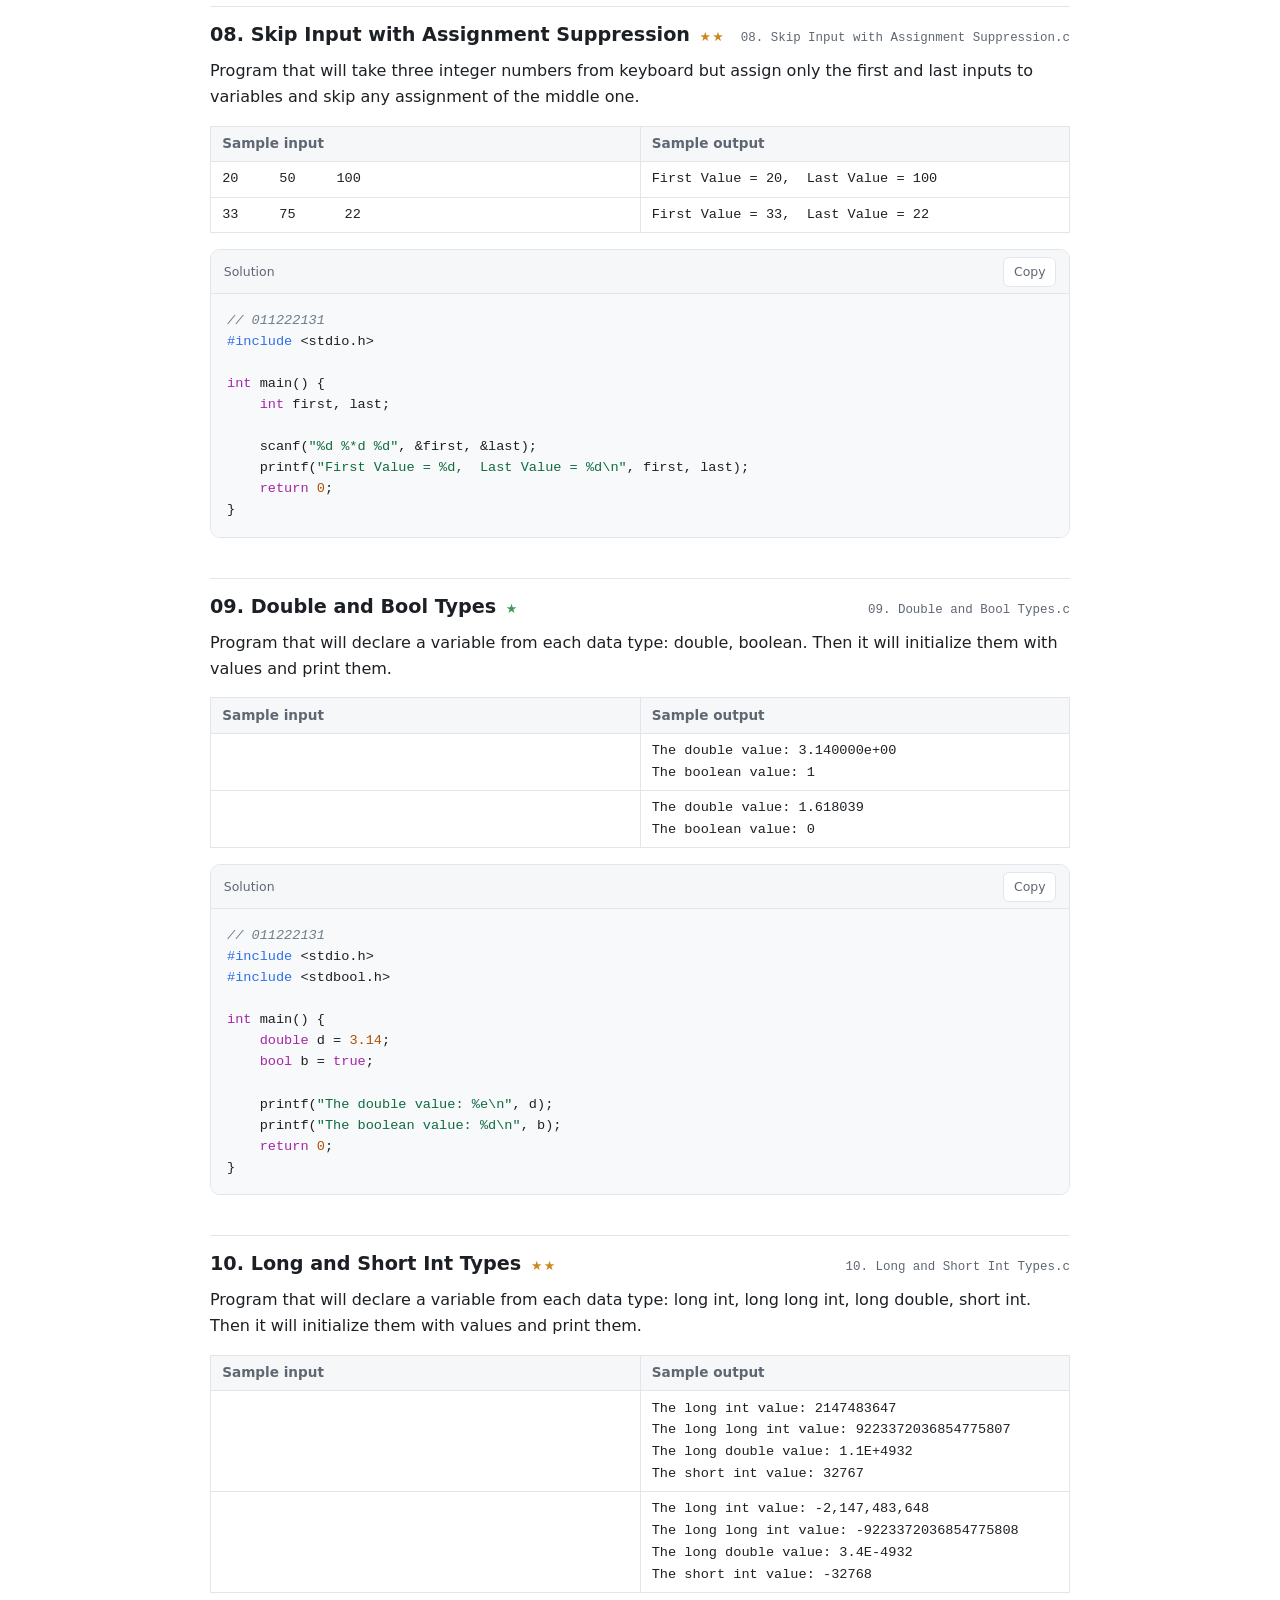
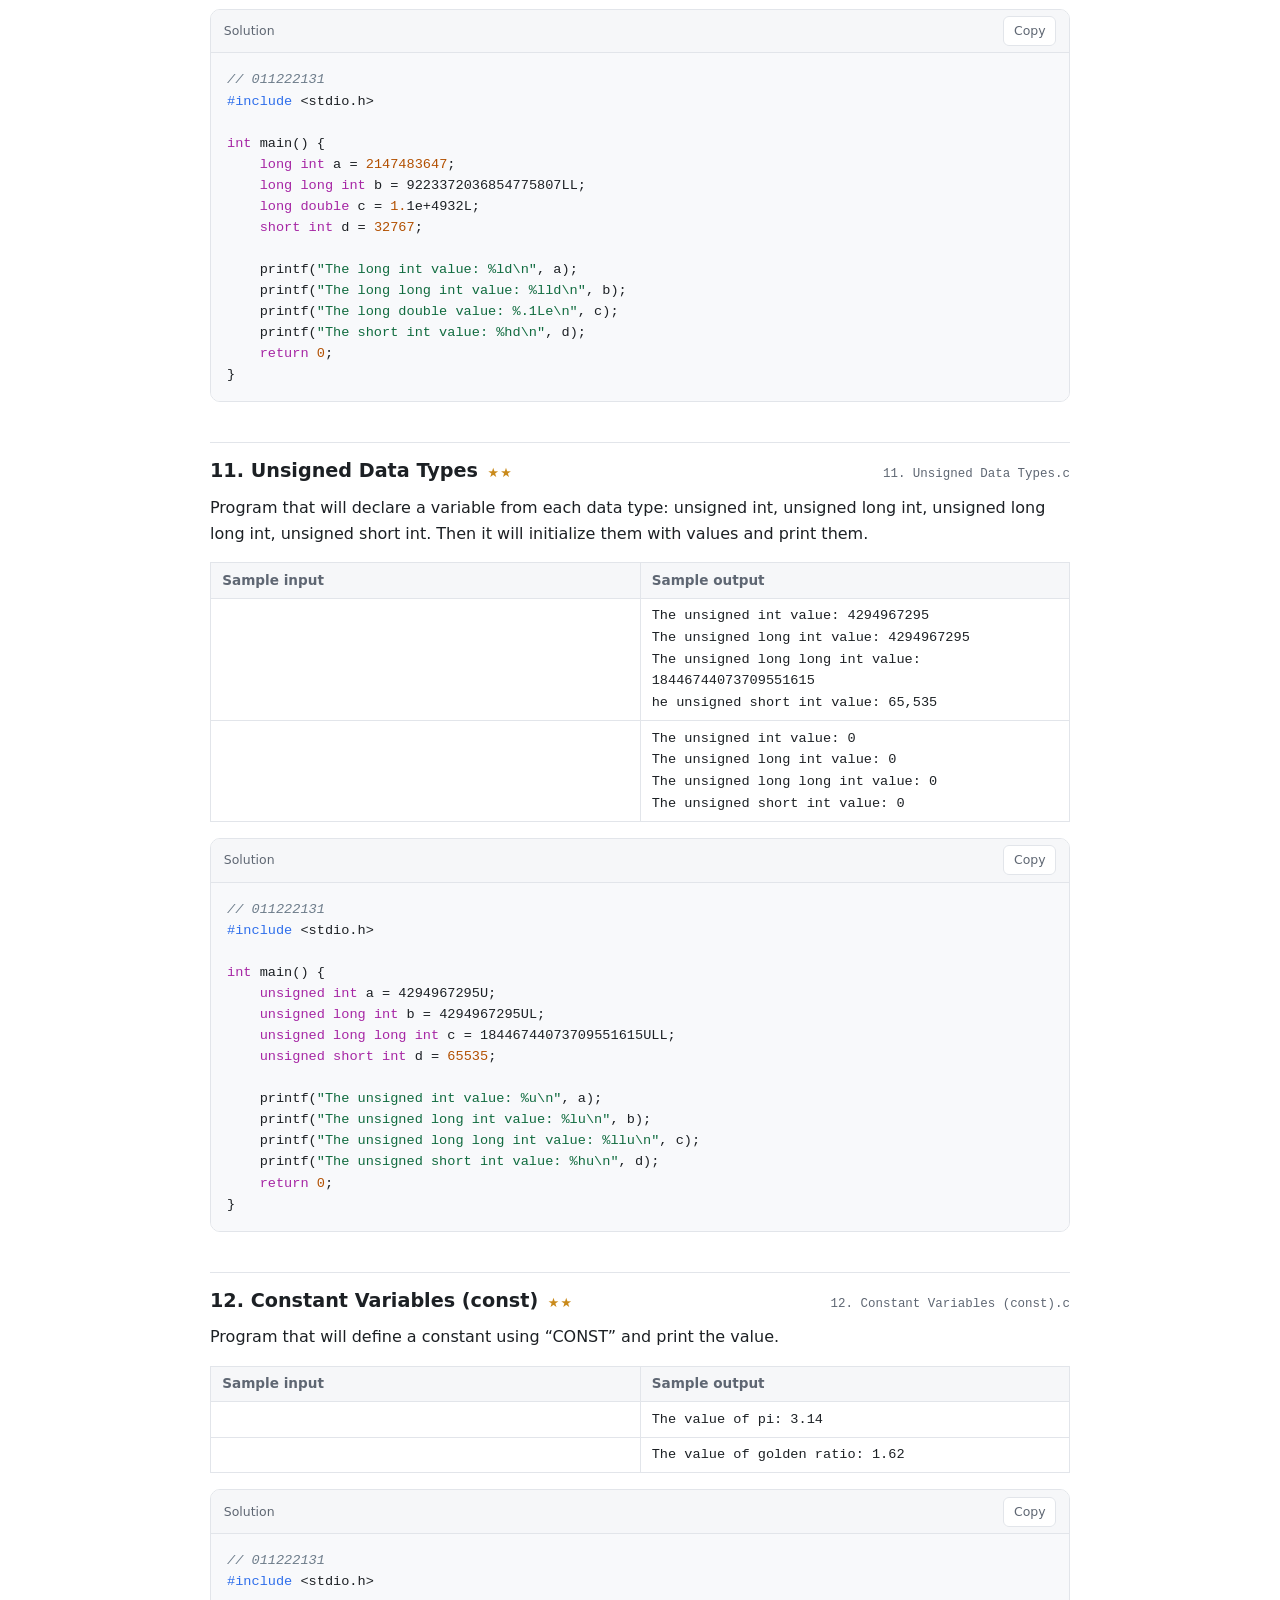
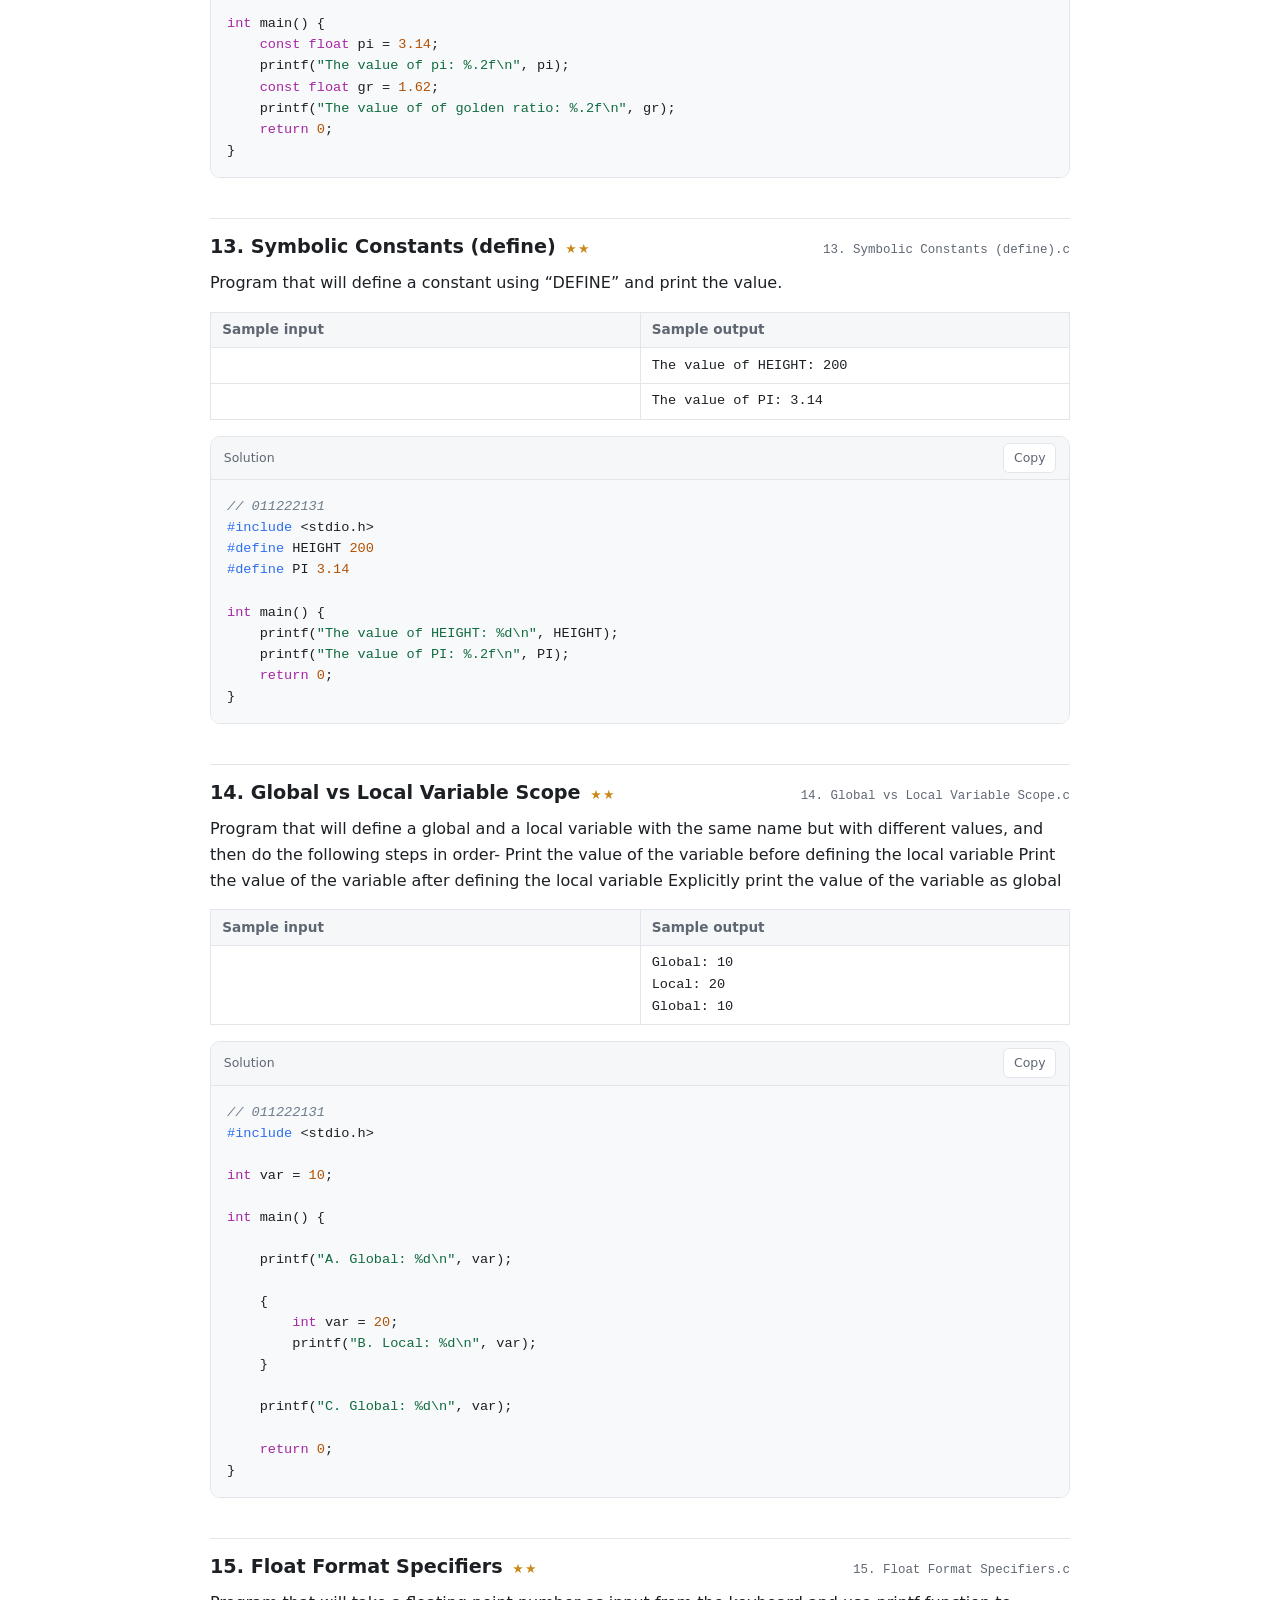
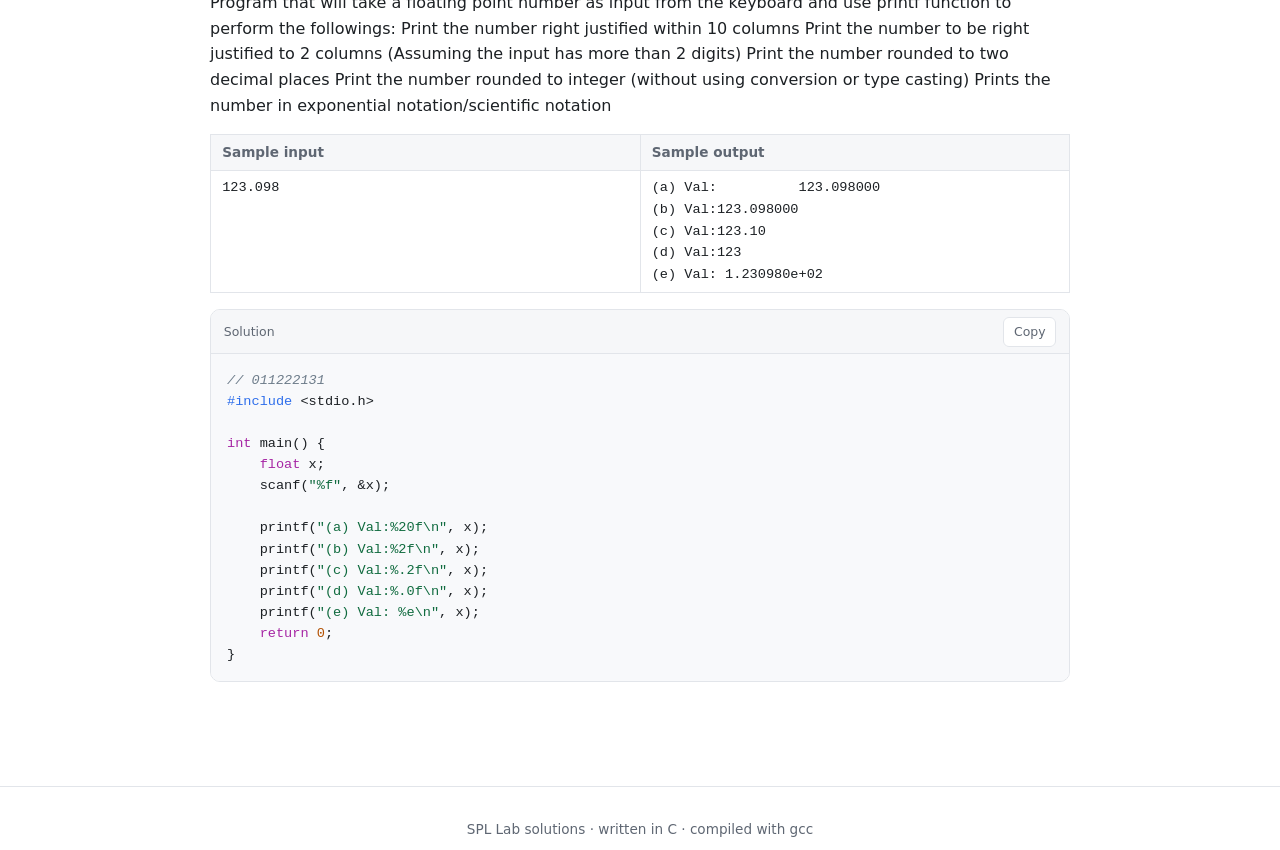
==== commit 6f9a47fb: "Name every solution file after its question, add a final exam cheatsheet Files in sets 04 to 13 were" ====
--- a/docs/01-intro.html
+++ b/docs/01-intro.html
@@ -20,7 +20,8 @@
       <a href="06-nested-loop.html">Nested Loops</a>
       <a href="07-2d-array.html">2D Arrays</a>
       <a href="08-strings.html">Strings</a>
-      <a href="cheatsheet.html">Cheatsheet</a>
+      <a href="cheatsheet.html">Midterm Cheatsheet</a>
+      <a href="final-cheatsheet.html">Final Cheatsheet</a>
     </nav>
   </header>
 
--- a/docs/style.css
+++ b/docs/style.css
@@ -192,9 +192,15 @@
   color: var(--text-muted);
 }
 
-/* The cheatsheet sits below the topic grid, full width. */
+/* The two cheatsheets sit below the topic grid, side by side. */
+.cheatsheet-cards {
+  display: grid;
+  grid-template-columns: repeat(auto-fit, minmax(280px, 1fr));
+  gap: 1rem;
+  margin-top: 1rem;
+}
+
 .cheatsheet-card {
-  margin-top: 1rem;
   border-color: var(--accent);
   background: var(--accent-soft);
 }
